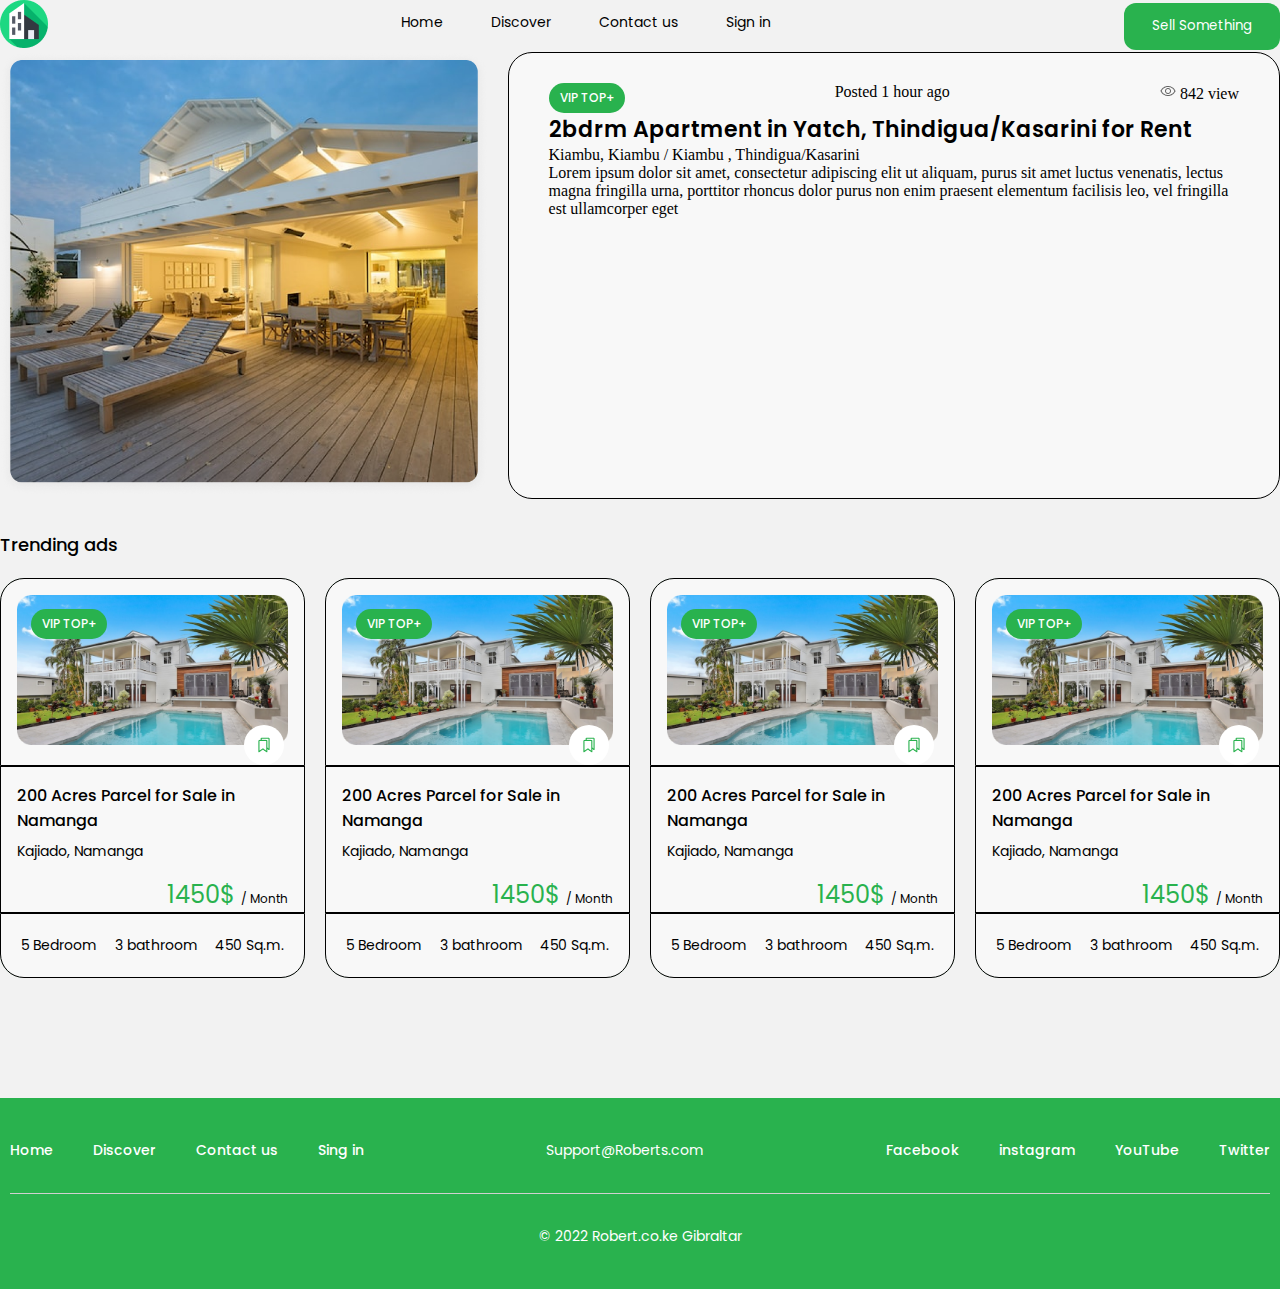
==== Home_internal.html @ a12319fc "add internal page" ====
<!DOCTYPE html>
<html lang="en">
  <head>
    <meta charset="UTF-8" />
    <meta name="viewport" content="width=device-width, initial-scale=1.0" />
    <title>Home internal</title>

    <!-- პირველი CSS ფაილის ლინკი -->
    <link rel="stylesheet" type="text/css" href="src/css/styles.css" />

    <!-- მეორე CSS ფაილის ლინკი -->
    <link rel="stylesheet" type="text/css" href="src/css/styles-2.css" />

    <!-- <link rel="stylesheet" type="text/css" href="src/fonts/style.css" /> -->

    <link rel="preconnect" href="https://fonts.googleapis.com" />
    <link rel="preconnect" href="https://fonts.gstatic.com" crossorigin />
    <link
      href="https://fonts.googleapis.com/css2?family=Poppins:ital,wght@0,100;0,200;0,300;0,400;0,500;0,600;0,700;0,800;0,900;1,100;1,200;1,300;1,400;1,500;1,600;1,700;1,800;1,900&display=swap"
      rel="stylesheet"
    />
  </head>
  <body>
    <header>
      <a href="index.html"
        ><img src="src/images/apartment (1) 1.png" alt="logo" class="Logo"
      /></a>
      <nav>
        <ul>
          <li><a href="#">Home</a></li>
          <li><a href="#">Discover</a></li>
          <li><a href="#">Contact us</a></li>
          <li><a href="#">Sign in</a></li>
        </ul>
      </nav>
      <button class="Header-button">Sell Something</button>
    </header>
    <section class="internal-section-1">
      <div class="big-photo">
        <img src="src/images/Rectangle 431 (2).png" alt="Rectangle 431 (2)" />
      </div>
      <div class="info">
        <div class="info-header">
          <div>
            <button class="internal-card-button">VIP TOP+</button>
          </div>
          <div>Posted 1 hour ago</div>
          <div>
            <img src="src/images/Frame (3).png" alt="Frame (3)" />
            842 view
          </div>
        </div>
        <h1 class="internal-title1">
          2bdrm Apartment in Yatch, Thindigua/Kasarini for Rent
        </h1>
        <p>Kiambu, Kiambu / Kiambu , Thindigua/Kasarini</p>
        <p>
          Lorem ipsum dolor sit amet, consectetur adipiscing elit ut aliquam,
          purus sit amet luctus venenatis, lectus magna fringilla urna,
          porttitor rhoncus dolor purus non enim praesent elementum facilisis
          leo, vel fringilla est ullamcorper eget
        </p>
      </div>
    </section>
    <section class="card-section">
      <h1 class="cards-title">Trending ads</h1>
      <div class="card">
        <div class="card-top">
          <img src="src/images/Rectangle 541.png" alt="Rectangle 541" />
          <div class="cardmark">
            <img src="src/images/Frame (2).png" alt="Frame (2)" />
          </div>
          <button class="card-button">VIP TOP+</button>
        </div>
        <div class="card-middle">
          <h3>200 Acres Parcel for Sale in Namanga</h3>
          <h4>Kajiado, Namanga</h4>
          <div class="card-top-paragraph">
            <p><span class="price">1450$ </span>/ Month</p>
          </div>
        </div>
        <div class="card-bottom">
          <p>5 Bedroom</p>
          <p>3 bathroom</p>
          <p>450 Sq.m.</p>
        </div>
      </div>
      <div class="card">
        <div class="card-top">
          <img src="src/images/Rectangle 541.png" alt="Rectangle 541" />
          <div class="cardmark">
            <img src="src/images/Frame (2).png" alt="Frame (2)" />
          </div>
          <button class="card-button">VIP TOP+</button>
        </div>
        <div class="card-middle">
          <h3>200 Acres Parcel for Sale in Namanga</h3>
          <h4>Kajiado, Namanga</h4>
          <div class="card-top-paragraph">
            <p><span class="price">1450$ </span>/ Month</p>
          </div>
        </div>
        <div class="card-bottom">
          <p>5 Bedroom</p>
          <p>3 bathroom</p>
          <p>450 Sq.m.</p>
        </div>
      </div>
      <div class="card">
        <div class="card-top">
          <img src="src/images/Rectangle 541.png" alt="Rectangle 541" />
          <div class="cardmark">
            <img src="src/images/Frame (2).png" alt="Frame (2)" />
          </div>
          <button class="card-button">VIP TOP+</button>
        </div>
        <div class="card-middle">
          <h3>200 Acres Parcel for Sale in Namanga</h3>
          <h4>Kajiado, Namanga</h4>
          <div class="card-top-paragraph">
            <p><span class="price">1450$ </span>/ Month</p>
          </div>
        </div>
        <div class="card-bottom">
          <p>5 Bedroom</p>
          <p>3 bathroom</p>
          <p>450 Sq.m.</p>
        </div>
      </div>
      <div class="card">
        <div class="card-top">
          <img src="src/images/Rectangle 541.png" alt="Rectangle 541" />
          <div class="cardmark">
            <img src="src/images/Frame (2).png" alt="Frame (2)" />
          </div>
          <button class="card-button">VIP TOP+</button>
        </div>
        <div class="card-middle">
          <h3>200 Acres Parcel for Sale in Namanga</h3>
          <h4>Kajiado, Namanga</h4>
          <div class="card-top-paragraph">
            <p><span class="price">1450$ </span>/ Month</p>
          </div>
        </div>
        <div class="card-bottom">
          <p>5 Bedroom</p>
          <p>3 bathroom</p>
          <p>450 Sq.m.</p>
        </div>
      </div>
    </section>
    <footer>
      <div class="footer-contact">
        <div class="footer-nav">
          <nav>
            <ul>
              <li><a href="#">Home</a></li>
              <li><a href="#">Discover</a></li>
              <li><a href="#">Contact us</a></li>
              <li><a href="#">Sing in</a></li>
            </ul>
          </nav>
        </div>
        <div class="mail">
          <a href="mailto:Support@Roberts.com">Support@Roberts.com</a>
        </div>
        <div class="footer-nav">
          <nav>
            <ul>
              <li><a href="#">Facebook</a></li>
              <li><a href="#">instagram</a></li>
              <li><a href="#">YouTube</a></li>
              <li><a href="#">Twitter</a></li>
            </ul>
          </nav>
        </div>
      </div>
      <div class="copyright">
        <p>© 2022 <a href="#">Robert.co.ke</a> Gibraltar</p>
      </div>
    </footer>
  </body>
</html>
---- src/css/styles.css ----
* {
  padding: 0;
  margin: 0;
  box-sizing: border-box;
}

a {
  text-decoration: none;
  color: black;
}

ul {
  list-style: none;
}

img {
  max-width: 100%;
}

body {
  background-color: #f2f2f2;
}

header {
  display: flex;
  justify-content: space-between;
  align-items: center;
  background-color: #f2f2f2;
  max-width: 1640px;
  width: 100%;
  margin: 0 auto;
}

.Logo {
  max-width: 48px;
}

header ul {
  display: flex;
  gap: 48px;
  font-family: "poppins";
  font-weight: 400;
  font-size: 14px;
}

header li {
  padding-bottom: 8px;
}

header li:hover {
  border-bottom: 2px solid #29b24e;
}

.Header-button {
  background-color: #29b24e;
  color: #ffffff;
  width: 156px;
  height: 47px;
  border: none;
  border-radius: 12px;
  font-family: "poppins";
}

.section-1 {
  display: flex;
  max-width: 1640px;
  width: 100%;
  margin: 0 auto;
  background-color: #f2f2f2;
  gap: 20px;
}

.sidebar {
  background-color: #f8f8f8;
  max-width: 395px;
  height: 751px;
  padding: 32px;
  border-radius: 24px;
}

form {
  max-width: 395px;
  width: 100%;
  display: flex;
  flex-direction: column;
}

input[type="checkbox"] {
  accent-color: #29b24e;
}

.Location {
  display: flex;
  flex-direction: column;
  gap: 16px;
  font-family: "poppins";
  font-weight: 500;
  font-size: 16px;
}

.Property {
  display: flex;
  flex-direction: column;
  gap: 10px;
  margin-top: 32px;
  font-family: "poppins";
  font-weight: 400;
  font-size: 14px;
}

.Property-headline {
  font-family: "poppins";
  font-weight: 500;
  font-size: 16px;
}

.Price-range {
  display: flex;
  flex-direction: column;
  gap: 10px;
  margin-top: 32px;
  font-family: "poppins";
  font-weight: 400;
  font-size: 14px;
}

.Price-range-headline {
  font-family: "poppins";
  font-weight: 500;
  font-size: 16px;
}

.Find {
  max-width: 1225px;
  width: 100%;
  margin: 0 auto;
  background-image: url(../images/Rectangle-400.png);
  display: flex;
  flex-direction: column;
  align-items: center;
}

.find-1 {
  margin: 60px 0 10px 0;
  font-family: "poppins";
  font-weight: 600;
  font-size: 48px;
}

.find-2 {
  margin: 0 0 40px 0;
  font-family: "poppins";
  font-weight: 400;
  font-size: 16px;
}

.find-3 {
  display: flex;
  float: left;
  font-family: "poppins";
  font-weight: 400;
  font-size: 14px;
}

.find-3-input {
  background-color: #f8f8f8cc;
  max-width: 276px;
  height: 48px;
  padding: 14px;
  border: none;
  border-top-left-radius: 10px;
  border-top-right-radius: 0;
  border-bottom-right-radius: 0;
  border-bottom-left-radius: 10px;
  font-family: "poppins";
  font-weight: 400;
  font-size: 14px;
}

.find-3-search {
  flex-direction: row-reverse;
  align-items: center;
}

.search-button {
  background-color: #f8f8f8cc;
  border: none;
  height: 48px;
  padding: 15px;
  border-top-left-radius: 0;
  border-top-right-radius: 10px;
  border-bottom-right-radius: 10px;
  border-bottom-left-radius: 0;
}

.card-section {
  max-width: 1640px;
  width: 100%;
  margin: 0 auto;
  display: grid;
  grid-template-columns: repeat(4, 1fr);
  gap: 20px;
}

.cards-title {
  margin-top: 32px;
  background-color: #f2f2f2;
  grid-column: 1 / span 4;
  font-family: "poppins";
  font-weight: 500;
  font-size: 18px;
}

.card {
  background-color: #cfead6;
  max-height: 424px;
  max-width: 395px;
  width: 100%;
  border-radius: 24px;
  display: flex;
  flex-direction: column;
  justify-content: top;
}

.card-top {
  border: 1px solid black;
  background-color: #f8f8f8;
  padding: 16px;
  border-top-left-radius: 24px;
  border-top-right-radius: 24px;
  position: relative;
}

.card-button {
  background-color: #29b24e;
  color: #ffffff;
  width: 76px;
  height: 30px;
  border-radius: 15px;
  border: none;
  font-family: "poppins";
  font-weight: 500;
  font-size: 12px;
  position: absolute;
  top: 30px;
  /* right: auto;
  bottom: auto; */
  left: 30px;

  /* transform: translate(-351px, 12px); */
}

.cardmark {
  background-color: #ffffff;
  width: 40px;
  height: 40px;
  border-radius: 20px;
  display: flex;
  align-items: center;
  justify-content: center;
  position: absolute;
  /* top: 150px; */
  right: 20px;
  bottom: 0;
  /* left: 30px; */
  /* transform: translate(319px, -20px); */
}

.card-middle {
  border: 1px solid black;
  background-color: #f8f8f8;
  padding: 0 16px;
}

h3 {
  margin: 16px 0 8px 0;
  font-family: "poppins";
  font-weight: 500;
  font-size: 16px;
}

h4 {
  margin-bottom: 15px;
  font-family: "poppins";
  font-weight: 400;
  font-size: 14px;
}

.card-top-paragraph {
  display: flex;
  justify-content: end;
  font-family: "poppins";
  font-weight: 400;
  font-size: 12px;
}

.price {
  color: #29b24e;
  font-family: "poppins";
  font-weight: 400;
  font-size: 24px;
}

.card-bottom {
  border: 1px solid black;
  background-color: #f8f8f8;
  display: flex;
  justify-content: space-between;
  border-bottom-right-radius: 24px;
  border-bottom-left-radius: 24px;
  padding: 21px 20px;
  font-family: "poppins";
  font-weight: 400;
  font-size: 14px;
}

footer {
  background-color: #29b24e;
  display: flex;
  flex-direction: column;
  max-width: 1640px;
  width: 100%;
  margin: 120px auto 0 auto;
  padding: 10px;
}

.footer-contact {
  padding: 32px 0;
  display: flex;
  justify-content: space-between;
  border-bottom: 1px solid #d0d0d0;
}

.footer-nav ul {
  display: flex;
  gap: 40px;
  font-family: "poppins";
  font-weight: 500;
  font-size: 14px;
}

.mail a {
  color: #ffffff;
  font-family: "poppins";
  font-weight: 400;
  font-size: 14px;
}

.footer-nav a {
  color: #ffffff;
}

.copyright {
  color: #ffffff;
  padding: 32px 0;
  display: flex;
  justify-content: center;
  font-family: "poppins";
  font-weight: 400;
  font-size: 14px;
}

.copyright a {
  color: #ffffff;
}
---- src/css/styles-2.css ----
* {
  padding: 0;
  margin: 0;
  box-sizing: border-box;
}

a {
  text-decoration: none;
  color: black;
}

ul {
  list-style: none;
}

img {
  max-width: 100%;
}

body {
  background-color: #f2f2f2;
}

.internal-section-1 {
  max-width: 1640px;
  width: 100%;
  margin: 0 auto;
  display: flex;
  background-color: #f2f2f2;
  gap: 20px;
}

.info {
  border: 1px solid black;
  border-radius: 24px;
  background-color: #f8f8f8;
  max-width: 786px;
  width: 100%;
  margin: 0 auto;
  padding: 30px 40px 28px 40px;
  display: flex;
  flex-direction: column;
}

.info-header {
  max-width: 786px;
  width: 100%;
  margin: 0 auto;

  display: flex;
  justify-content: space-between;
}

.internal-card-button {
  background-color: #29b24e;
  color: #ffffff;
  width: 76px;
  height: 30px;
  border-radius: 15px;
  border: none;
  font-family: "poppins";
  font-weight: 500;
  font-size: 12px;
}

.internal-title1 {
  font-family: "poppins";
  font-weight: 600;
  font-size: 22px;
}
---- src/fonts/style.css ----
/* #### Generated By: http://font.download #### */

@font-face {
  font-family: "Poppins Regular";
  font-style: normal;
  font-weight: normal;
  src: local("Poppins Regular"), url("Poppins-Regular.woff") format("woff");
}

@font-face {
  font-family: "Poppins Italic";
  font-style: normal;
  font-weight: normal;
  src: local("Poppins Italic"), url("Poppins-Italic.woff") format("woff");
}

@font-face {
  font-family: "Poppins Thin";
  font-style: normal;
  font-weight: normal;
  src: local("Poppins Thin"), url("Poppins-Thin.woff") format("woff");
}

@font-face {
  font-family: "Poppins Thin Italic";
  font-style: normal;
  font-weight: normal;
  src: local("Poppins Thin Italic"),
    url("Poppins-ThinItalic.woff") format("woff");
}

@font-face {
  font-family: "Poppins ExtraLight";
  font-style: normal;
  font-weight: normal;
  src: local("Poppins ExtraLight"),
    url("Poppins-ExtraLight.woff") format("woff");
}

@font-face {
  font-family: "Poppins ExtraLight Italic";
  font-style: normal;
  font-weight: normal;
  src: local("Poppins ExtraLight Italic"),
    url("Poppins-ExtraLightItalic.woff") format("woff");
}

@font-face {
  font-family: "Poppins Light";
  font-style: normal;
  font-weight: normal;
  src: local("Poppins Light"), url("Poppins-Light.woff") format("woff");
}

@font-face {
  font-family: "Poppins Light Italic";
  font-style: normal;
  font-weight: normal;
  src: local("Poppins Light Italic"),
    url("Poppins-LightItalic.woff") format("woff");
}

@font-face {
  font-family: "Poppins Medium";
  font-style: normal;
  font-weight: normal;
  src: local("Poppins Medium"), url("Poppins-Medium.woff") format("woff");
}

@font-face {
  font-family: "Poppins Medium Italic";
  font-style: normal;
  font-weight: normal;
  src: local("Poppins Medium Italic"),
    url("Poppins-MediumItalic.woff") format("woff");
}

@font-face {
  font-family: "Poppins SemiBold";
  font-style: normal;
  font-weight: normal;
  src: local("Poppins SemiBold"), url("Poppins-SemiBold.woff") format("woff");
}

@font-face {
  font-family: "Poppins SemiBold Italic";
  font-style: normal;
  font-weight: normal;
  src: local("Poppins SemiBold Italic"),
    url("Poppins-SemiBoldItalic.woff") format("woff");
}

@font-face {
  font-family: "Poppins Bold";
  font-style: normal;
  font-weight: normal;
  src: local("Poppins Bold"), url("Poppins-Bold.woff") format("woff");
}

@font-face {
  font-family: "Poppins Bold Italic";
  font-style: normal;
  font-weight: normal;
  src: local("Poppins Bold Italic"),
    url("Poppins-BoldItalic.woff") format("woff");
}

@font-face {
  font-family: "Poppins ExtraBold";
  font-style: normal;
  font-weight: normal;
  src: local("Poppins ExtraBold"), url("Poppins-ExtraBold.woff") format("woff");
}

@font-face {
  font-family: "Poppins ExtraBold Italic";
  font-style: normal;
  font-weight: normal;
  src: local("Poppins ExtraBold Italic"),
    url("Poppins-ExtraBoldItalic.woff") format("woff");
}

@font-face {
  font-family: "Poppins Black";
  font-style: normal;
  font-weight: normal;
  src: local("Poppins Black"), url("Poppins-Black.woff") format("woff");
}

@font-face {
  font-family: "Poppins Black Italic";
  font-style: normal;
  font-weight: normal;
  src: local("Poppins Black Italic"),
    url("Poppins-BlackItalic.woff") format("woff");
}
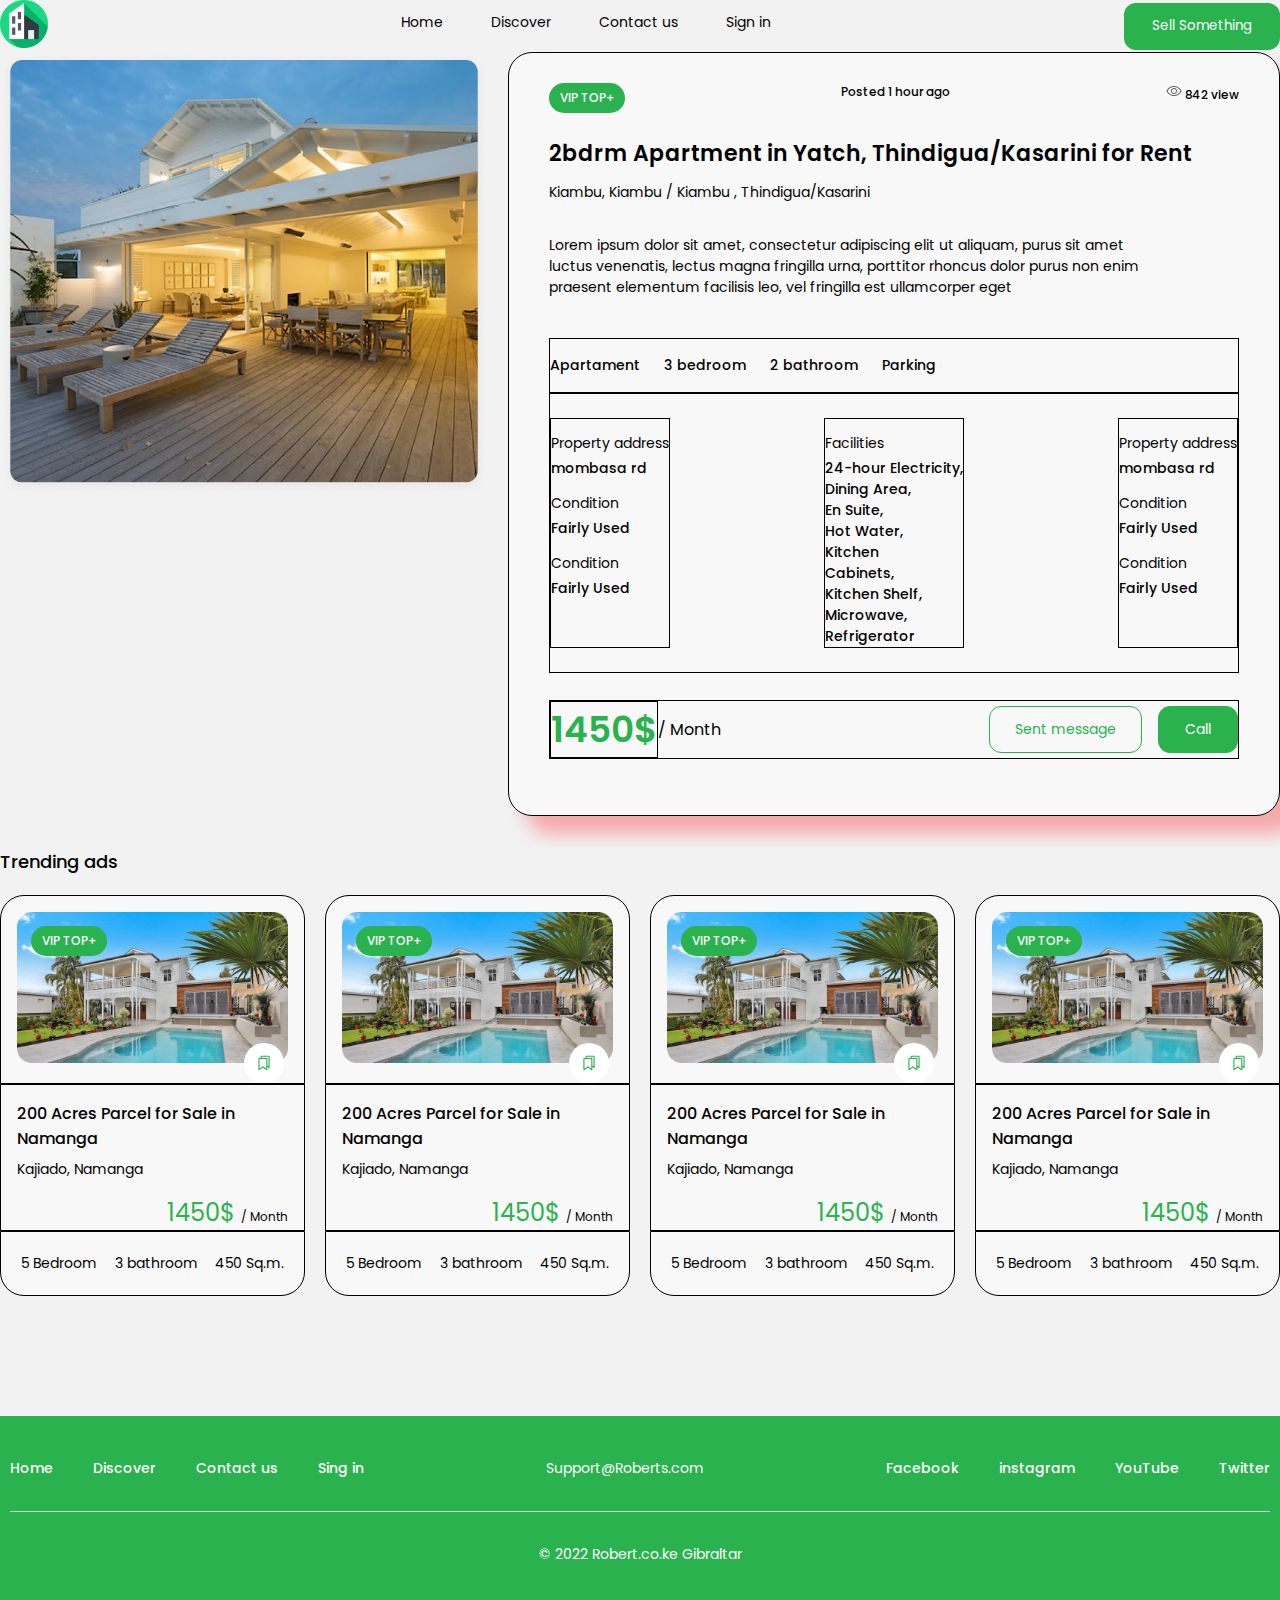
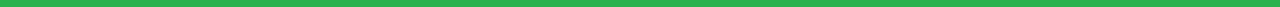
==== commit 04740713: "add html for internal page" ====
--- a/Home_internal.html
+++ b/Home_internal.html
@@ -44,8 +44,8 @@
           <div>
             <button class="internal-card-button">VIP TOP+</button>
           </div>
-          <div>Posted 1 hour ago</div>
-          <div>
+          <div class="posted">Posted 1 hour ago</div>
+          <div class="posted">
             <img src="src/images/Frame (3).png" alt="Frame (3)" />
             842 view
           </div>
@@ -53,13 +53,60 @@
         <h1 class="internal-title1">
           2bdrm Apartment in Yatch, Thindigua/Kasarini for Rent
         </h1>
-        <p>Kiambu, Kiambu / Kiambu , Thindigua/Kasarini</p>
-        <p>
+        <p class="internal-paragraph-1">
+          Kiambu, Kiambu / Kiambu , Thindigua/Kasarini
+        </p>
+        <p class="internal-paragraph-2">
           Lorem ipsum dolor sit amet, consectetur adipiscing elit ut aliquam,
           purus sit amet luctus venenatis, lectus magna fringilla urna,
           porttitor rhoncus dolor purus non enim praesent elementum facilisis
           leo, vel fringilla est ullamcorper eget
         </p>
+        <div class="lite-describe">
+          <p class="lite-describe-paragraph">Apartament</p>
+          <p class="lite-describe-paragraph">3 bedroom</p>
+          <p class="lite-describe-paragraph">2 bathroom</p>
+          <p class="lite-describe-paragraph">Parking</p>
+        </div>
+        <div class="describe">
+          <div class="describe-1">
+            <h5>Property address</h5>
+            <p>mombasa rd</p>
+            <h5>Condition</h5>
+            <p>Fairly Used</p>
+            <h5>Condition</h5>
+            <p>Fairly Used</p>
+          </div>
+          <div class="describe-1">
+            <h5>Facilities</h5>
+            <p>24-hour Electricity,</p>
+            <p>Dining Area,</p>
+            <p>En Suite,</p>
+            <p>Hot Water,</p>
+            <p>Kitchen</p>
+            <p>Cabinets,</p>
+            <p>Kitchen Shelf,</p>
+            <p>Microwave,</p>
+            <p>Refrigerator</p>
+          </div>
+          <div class="describe-1">
+            <h5>Property address</h5>
+            <p>mombasa rd</p>
+            <h5>Condition</h5>
+            <p>Fairly Used</p>
+            <h5>Condition</h5>
+            <p>Fairly Used</p>
+          </div>
+        </div>
+        <div class="price-section">
+          <div>
+            <p><span class="price-internal">1450$ </span>/ Month</p>
+          </div>
+          <div class="contact-buttons">
+            <button class="contact-button-1">Sent message</button>
+            <button class="contact-button-2">Call</button>
+          </div>
+        </div>
       </div>
     </section>
     <section class="card-section">
@@ -76,6 +123,27 @@
           <h3>200 Acres Parcel for Sale in Namanga</h3>
           <h4>Kajiado, Namanga</h4>
           <div class="card-top-paragraph">
+            <p><span class="price-card">1450$ </span>/ Month</p>
+          </div>
+        </div>
+        <div class="card-bottom">
+          <p>5 Bedroom</p>
+          <p>3 bathroom</p>
+          <p>450 Sq.m.</p>
+        </div>
+      </div>
+      <div class="card">
+        <div class="card-top">
+          <img src="src/images/Rectangle 541.png" alt="Rectangle 541" />
+          <div class="cardmark">
+            <img src="src/images/Frame (2).png" alt="Frame (2)" />
+          </div>
+          <button class="card-button">VIP TOP+</button>
+        </div>
+        <div class="card-middle">
+          <h3>200 Acres Parcel for Sale in Namanga</h3>
+          <h4>Kajiado, Namanga</h4>
+          <div class="card-top-paragraph">
             <p><span class="price">1450$ </span>/ Month</p>
           </div>
         </div>
@@ -97,49 +165,28 @@
           <h3>200 Acres Parcel for Sale in Namanga</h3>
           <h4>Kajiado, Namanga</h4>
           <div class="card-top-paragraph">
-            <p><span class="price">1450$ </span>/ Month</p>
-          </div>
-        </div>
-        <div class="card-bottom">
-          <p>5 Bedroom</p>
-          <p>3 bathroom</p>
-          <p>450 Sq.m.</p>
-        </div>
-      </div>
-      <div class="card">
-        <div class="card-top">
-          <img src="src/images/Rectangle 541.png" alt="Rectangle 541" />
-          <div class="cardmark">
-            <img src="src/images/Frame (2).png" alt="Frame (2)" />
-          </div>
-          <button class="card-button">VIP TOP+</button>
-        </div>
-        <div class="card-middle">
-          <h3>200 Acres Parcel for Sale in Namanga</h3>
-          <h4>Kajiado, Namanga</h4>
-          <div class="card-top-paragraph">
-            <p><span class="price">1450$ </span>/ Month</p>
-          </div>
-        </div>
-        <div class="card-bottom">
-          <p>5 Bedroom</p>
-          <p>3 bathroom</p>
-          <p>450 Sq.m.</p>
-        </div>
-      </div>
-      <div class="card">
-        <div class="card-top">
-          <img src="src/images/Rectangle 541.png" alt="Rectangle 541" />
-          <div class="cardmark">
-            <img src="src/images/Frame (2).png" alt="Frame (2)" />
-          </div>
-          <button class="card-button">VIP TOP+</button>
-        </div>
-        <div class="card-middle">
-          <h3>200 Acres Parcel for Sale in Namanga</h3>
-          <h4>Kajiado, Namanga</h4>
-          <div class="card-top-paragraph">
-            <p><span class="price">1450$ </span>/ Month</p>
+            <p><span class="price-card">1450$ </span>/ Month</p>
+          </div>
+        </div>
+        <div class="card-bottom">
+          <p>5 Bedroom</p>
+          <p>3 bathroom</p>
+          <p>450 Sq.m.</p>
+        </div>
+      </div>
+      <div class="card">
+        <div class="card-top">
+          <img src="src/images/Rectangle 541.png" alt="Rectangle 541" />
+          <div class="cardmark">
+            <img src="src/images/Frame (2).png" alt="Frame (2)" />
+          </div>
+          <button class="card-button">VIP TOP+</button>
+        </div>
+        <div class="card-middle">
+          <h3>200 Acres Parcel for Sale in Namanga</h3>
+          <h4>Kajiado, Namanga</h4>
+          <div class="card-top-paragraph">
+            <p><span class="price-card">1450$ </span>/ Month</p>
           </div>
         </div>
         <div class="card-bottom">
--- a/src/css/styles-2.css
+++ b/src/css/styles-2.css
@@ -31,6 +31,7 @@
 }
 
 .info {
+  box-shadow: 18px 18px 18px #ff00004d;
   border: 1px solid black;
   border-radius: 24px;
   background-color: #f8f8f8;
@@ -40,6 +41,12 @@
   padding: 30px 40px 28px 40px;
   display: flex;
   flex-direction: column;
+}
+
+.posted {
+  font-family: "poppins";
+  font-weight: 500;
+  font-size: 12px;
 }
 
 .info-header {
@@ -67,4 +74,129 @@
   font-family: "poppins";
   font-weight: 600;
   font-size: 22px;
-}
+  margin: 24px 0 12px 0;
+}
+
+.internal-paragraph-1 {
+  font-family: "poppins";
+  font-weight: 400;
+  font-size: 14px;
+  margin: 0 0 32px 0;
+}
+
+.internal-paragraph-2 {
+  font-family: "poppins";
+  font-weight: 400;
+  font-size: 14px;
+  margin: 0 0 40px 0;
+  max-width: 611px;
+}
+
+.lite-describe {
+  border: 1px solid black;
+  padding: 16px 0;
+  display: flex;
+  gap: 24px;
+}
+
+.lite-describe-paragraph {
+  font-family: "poppins";
+  font-weight: 500;
+  font-size: 14px;
+  padding: 16px auto;
+}
+
+.describe {
+  border: 1px solid black;
+  max-width: 706px;
+  width: 100%;
+  margin: 0 auto;
+  display: flex;
+  justify-content: space-between;
+  /* gap: 30px; */
+  padding: 24px 0;
+}
+
+.describe-1 {
+  border: 1px solid black;
+  max-width: 200px;
+}
+
+h5 {
+  font-family: "poppins";
+  font-weight: 400;
+  font-size: 14px;
+  margin: 14px 0 4px 0;
+}
+
+.describe-1 p {
+  font-family: "poppins";
+  font-weight: 500;
+  font-size: 14px;
+}
+
+.price-section {
+  border: 1px solid black;
+
+  margin: 27px 0 28px 0;
+  display: flex;
+  justify-content: space-between;
+  align-items: center;
+}
+
+.price-section p {
+  display: flex;
+  /* justify-content: space-between; */
+  align-items: center;
+  font-family: "poppins";
+  font-weight: 400;
+  font-size: 16px;
+}
+
+.price-internal {
+  border: 1px solid black;
+  color: #29b24e;
+  font-family: "poppins";
+  font-weight: 600;
+  font-size: 36px;
+}
+
+.price-card {
+  color: #29b24e;
+  font-family: "poppins";
+  font-weight: 400;
+  font-size: 24px;
+}
+
+.contact-buttons {
+  display: flex;
+  justify-content: end;
+  font-family: "poppins";
+  font-weight: 400;
+  font-size: 12px;
+  gap: 16px;
+}
+
+.contact-button-1 {
+  background-color: #f8f8f8;
+  color: #29b24e;
+  width: 153px;
+  height: 47px;
+  border: 1px solid #29b24e;
+  border-radius: 12px;
+  font-family: "poppins";
+  font-weight: 400;
+  font-size: 14px;
+}
+
+.contact-button-2 {
+  background-color: #29b24e;
+  color: #ffffff;
+  width: 80px;
+  height: 47px;
+  border: 1px solid #29b24e;
+  border-radius: 12px;
+  font-family: "poppins";
+  font-weight: 400;
+  font-size: 14px;
+}
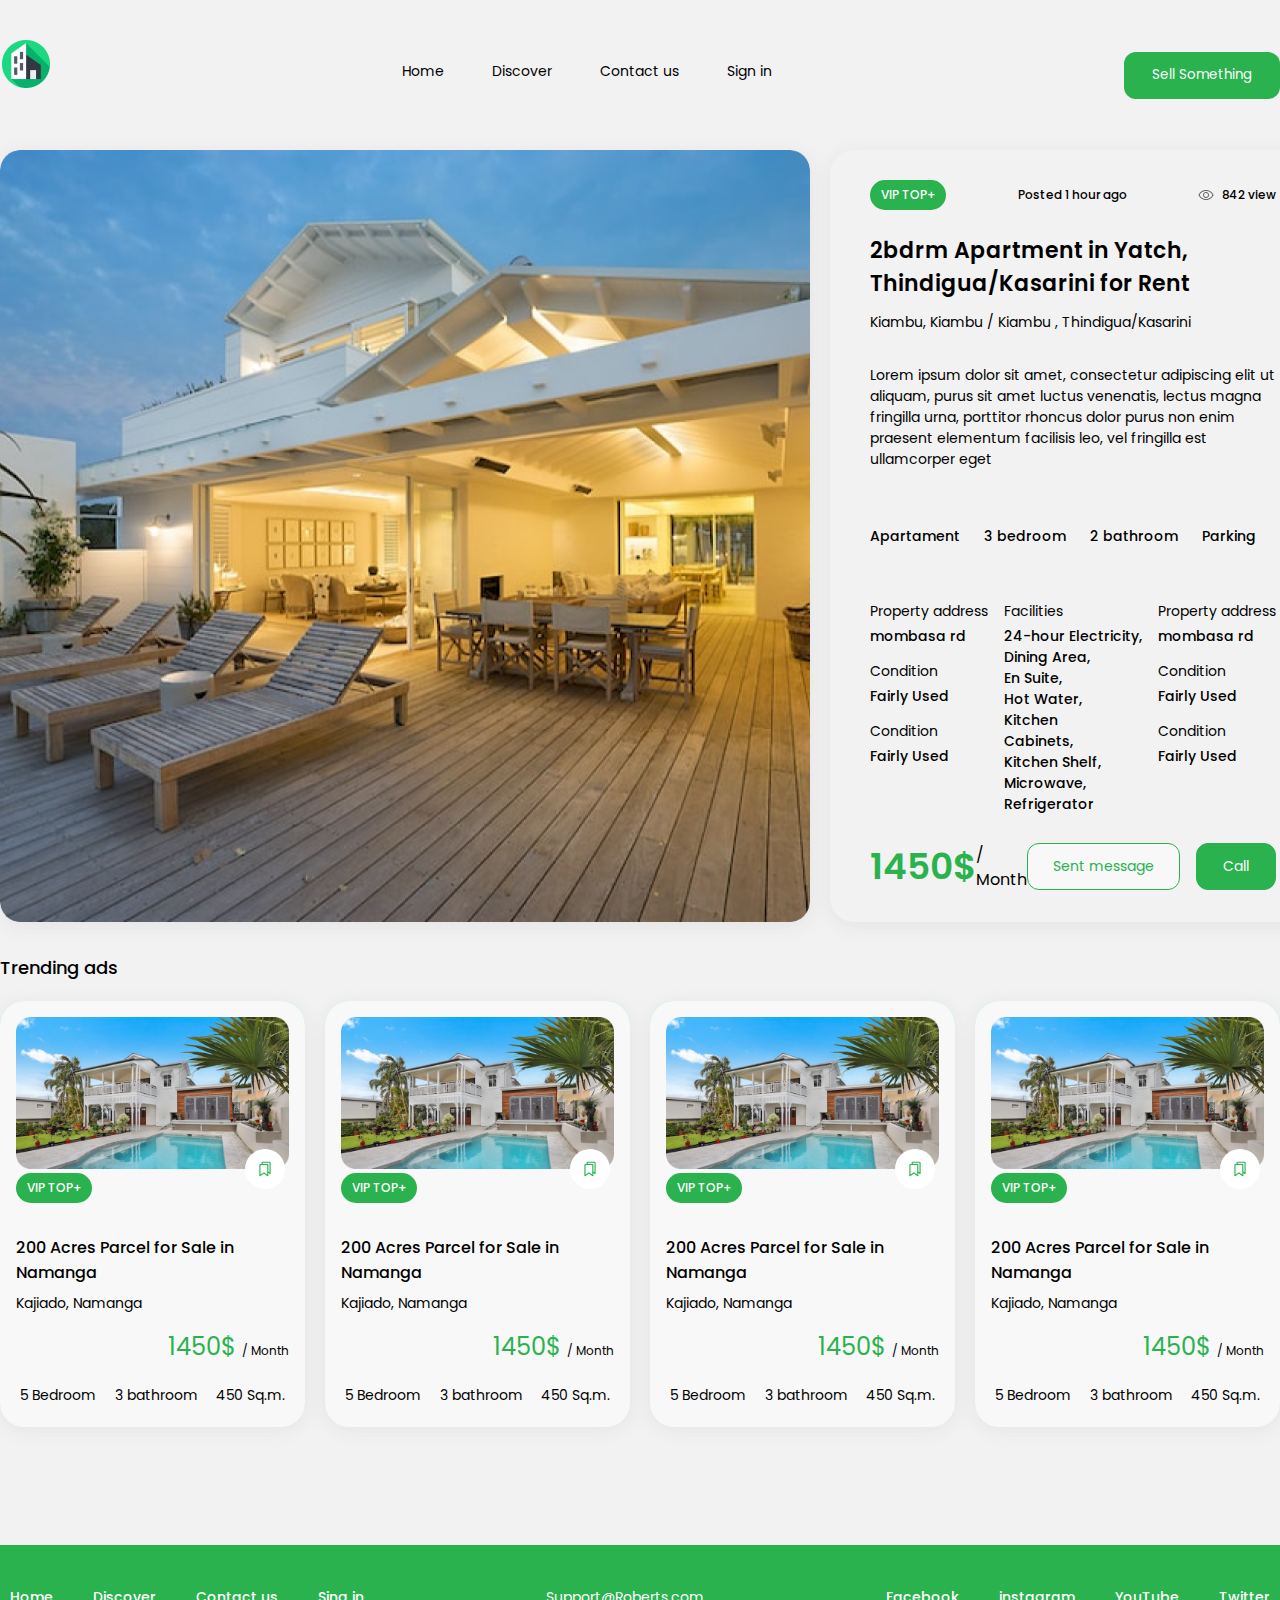
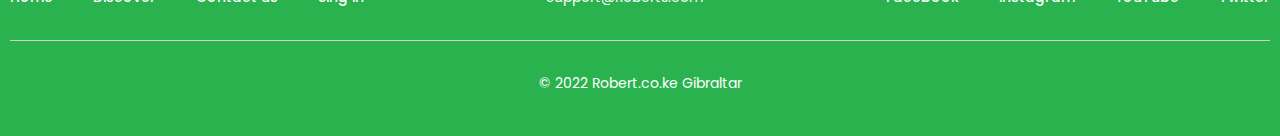
==== commit 57ad4c8a: "add shadows to elements" ====
--- a/Home_internal.html
+++ b/Home_internal.html
@@ -6,7 +6,7 @@
     <title>Home internal</title>
 
     <!-- პირველი CSS ფაილის ლინკი -->
-    <link rel="stylesheet" type="text/css" href="src/css/styles.css" />
+    <!-- <link rel="stylesheet" type="text/css" href="src/css/styles.css" /> -->
 
     <!-- მეორე CSS ფაილის ლინკი -->
     <link rel="stylesheet" type="text/css" href="src/css/styles-2.css" />
@@ -36,13 +36,16 @@
       <button class="Header-button">Sell Something</button>
     </header>
     <section class="internal-section-1">
-      <div class="big-photo">
-        <img src="src/images/Rectangle 431 (2).png" alt="Rectangle 431 (2)" />
-      </div>
+      <img
+        src="src/images/Rectangle 431 (2).png"
+        alt="Rectangle 431 (2)"
+        class="big-photo"
+      />
+
       <div class="info">
         <div class="info-header">
           <div>
-            <button class="internal-card-button">VIP TOP+</button>
+            <button class="info-button-internal">VIP TOP+</button>
           </div>
           <div class="posted">Posted 1 hour ago</div>
           <div class="posted">
@@ -109,87 +112,87 @@
         </div>
       </div>
     </section>
-    <section class="card-section">
-      <h1 class="cards-title">Trending ads</h1>
-      <div class="card">
-        <div class="card-top">
-          <img src="src/images/Rectangle 541.png" alt="Rectangle 541" />
-          <div class="cardmark">
-            <img src="src/images/Frame (2).png" alt="Frame (2)" />
-          </div>
-          <button class="card-button">VIP TOP+</button>
-        </div>
-        <div class="card-middle">
-          <h3>200 Acres Parcel for Sale in Namanga</h3>
-          <h4>Kajiado, Namanga</h4>
-          <div class="card-top-paragraph">
-            <p><span class="price-card">1450$ </span>/ Month</p>
-          </div>
-        </div>
-        <div class="card-bottom">
-          <p>5 Bedroom</p>
-          <p>3 bathroom</p>
-          <p>450 Sq.m.</p>
-        </div>
-      </div>
-      <div class="card">
-        <div class="card-top">
-          <img src="src/images/Rectangle 541.png" alt="Rectangle 541" />
-          <div class="cardmark">
-            <img src="src/images/Frame (2).png" alt="Frame (2)" />
-          </div>
-          <button class="card-button">VIP TOP+</button>
-        </div>
-        <div class="card-middle">
-          <h3>200 Acres Parcel for Sale in Namanga</h3>
-          <h4>Kajiado, Namanga</h4>
-          <div class="card-top-paragraph">
-            <p><span class="price">1450$ </span>/ Month</p>
-          </div>
-        </div>
-        <div class="card-bottom">
-          <p>5 Bedroom</p>
-          <p>3 bathroom</p>
-          <p>450 Sq.m.</p>
-        </div>
-      </div>
-      <div class="card">
-        <div class="card-top">
-          <img src="src/images/Rectangle 541.png" alt="Rectangle 541" />
-          <div class="cardmark">
-            <img src="src/images/Frame (2).png" alt="Frame (2)" />
-          </div>
-          <button class="card-button">VIP TOP+</button>
-        </div>
-        <div class="card-middle">
-          <h3>200 Acres Parcel for Sale in Namanga</h3>
-          <h4>Kajiado, Namanga</h4>
-          <div class="card-top-paragraph">
-            <p><span class="price-card">1450$ </span>/ Month</p>
-          </div>
-        </div>
-        <div class="card-bottom">
-          <p>5 Bedroom</p>
-          <p>3 bathroom</p>
-          <p>450 Sq.m.</p>
-        </div>
-      </div>
-      <div class="card">
-        <div class="card-top">
-          <img src="src/images/Rectangle 541.png" alt="Rectangle 541" />
-          <div class="cardmark">
-            <img src="src/images/Frame (2).png" alt="Frame (2)" />
-          </div>
-          <button class="card-button">VIP TOP+</button>
-        </div>
-        <div class="card-middle">
-          <h3>200 Acres Parcel for Sale in Namanga</h3>
-          <h4>Kajiado, Namanga</h4>
-          <div class="card-top-paragraph">
-            <p><span class="price-card">1450$ </span>/ Month</p>
-          </div>
-        </div>
-        <div class="card-bottom">
+    <section class="card-section-internal">
+      <h1 class="cards-title-internal">Trending ads</h1>
+      <div class="card-internal">
+        <div class="card-top-internal">
+          <img src="src/images/Rectangle 541.png" alt="Rectangle 541" />
+          <div class="cardmark-internal">
+            <img src="src/images/Frame (2).png" alt="Frame (2)" />
+          </div>
+          <button class="card-button-internal">VIP TOP+</button>
+        </div>
+        <div class="card-middle-internal">
+          <h3>200 Acres Parcel for Sale in Namanga</h3>
+          <h4>Kajiado, Namanga</h4>
+          <div class="card-top-paragraph-internal">
+            <p><span class="price-card-internal">1450$ </span>/ Month</p>
+          </div>
+        </div>
+        <div class="card-bottom-internal">
+          <p>5 Bedroom</p>
+          <p>3 bathroom</p>
+          <p>450 Sq.m.</p>
+        </div>
+      </div>
+      <div class="card-internal">
+        <div class="card-top-internal">
+          <img src="src/images/Rectangle 541.png" alt="Rectangle 541" />
+          <div class="cardmark-internal">
+            <img src="src/images/Frame (2).png" alt="Frame (2)" />
+          </div>
+          <button class="card-button-internal">VIP TOP+</button>
+        </div>
+        <div class="card-middle-internal">
+          <h3>200 Acres Parcel for Sale in Namanga</h3>
+          <h4>Kajiado, Namanga</h4>
+          <div class="card-top-paragraph-internal">
+            <p><span class="price-card-internal">1450$ </span>/ Month</p>
+          </div>
+        </div>
+        <div class="card-bottom-internal">
+          <p>5 Bedroom</p>
+          <p>3 bathroom</p>
+          <p>450 Sq.m.</p>
+        </div>
+      </div>
+      <div class="card-internal">
+        <div class="card-top-internal">
+          <img src="src/images/Rectangle 541.png" alt="Rectangle 541" />
+          <div class="cardmark-internal">
+            <img src="src/images/Frame (2).png" alt="Frame (2)" />
+          </div>
+          <button class="card-button-internal">VIP TOP+</button>
+        </div>
+        <div class="card-middle-internal">
+          <h3>200 Acres Parcel for Sale in Namanga</h3>
+          <h4>Kajiado, Namanga</h4>
+          <div class="card-top-paragraph-internal">
+            <p><span class="price-card-internal">1450$ </span>/ Month</p>
+          </div>
+        </div>
+        <div class="card-bottom-internal">
+          <p>5 Bedroom</p>
+          <p>3 bathroom</p>
+          <p>450 Sq.m.</p>
+        </div>
+      </div>
+      <div class="card-internal">
+        <div class="card-top-internal">
+          <img src="src/images/Rectangle 541.png" alt="Rectangle 541" />
+          <div class="cardmark-internal">
+            <img src="src/images/Frame (2).png" alt="Frame (2)" />
+          </div>
+          <button class="card-button-internal">VIP TOP+</button>
+        </div>
+        <div class="card-middle-internal">
+          <h3>200 Acres Parcel for Sale in Namanga</h3>
+          <h4>Kajiado, Namanga</h4>
+          <div class="card-top-paragraph-internal">
+            <p><span class="price-card-internal">1450$ </span>/ Month</p>
+          </div>
+        </div>
+        <div class="card-bottom-internal">
           <p>5 Bedroom</p>
           <p>3 bathroom</p>
           <p>450 Sq.m.</p>
--- a/src/css/styles.css
+++ b/src/css/styles.css
@@ -32,6 +32,7 @@
 }
 
 .Logo {
+  margin: 40px 0 58px 2px;
   max-width: 48px;
 }
 
@@ -76,6 +77,7 @@
   height: 751px;
   padding: 32px;
   border-radius: 24px;
+  box-shadow: 0px 4px 25px rgba(194, 194, 194, 0.31);
 }
 
 form {
@@ -220,10 +222,11 @@
   display: flex;
   flex-direction: column;
   justify-content: top;
+  box-shadow: 0px 4px 18px rgba(194, 194, 194, 0.3);
 }
 
 .card-top {
-  border: 1px solid black;
+  /* border: 1px solid black; */
   background-color: #f8f8f8;
   padding: 16px;
   border-top-left-radius: 24px;
@@ -243,11 +246,7 @@
   font-size: 12px;
   position: absolute;
   top: 30px;
-  /* right: auto;
-  bottom: auto; */
   left: 30px;
-
-  /* transform: translate(-351px, 12px); */
 }
 
 .cardmark {
@@ -267,7 +266,7 @@
 }
 
 .card-middle {
-  border: 1px solid black;
+  /* border: 1px solid black; */
   background-color: #f8f8f8;
   padding: 0 16px;
 }
@@ -302,7 +301,7 @@
 }
 
 .card-bottom {
-  border: 1px solid black;
+  /* border: 1px solid black; */
   background-color: #f8f8f8;
   display: flex;
   justify-content: space-between;
--- a/src/css/styles-2.css
+++ b/src/css/styles-2.css
@@ -21,6 +21,47 @@
   background-color: #f2f2f2;
 }
 
+header {
+  display: flex;
+  justify-content: space-between;
+  align-items: center;
+  background-color: #f2f2f2;
+  max-width: 1640px;
+  width: 100%;
+  margin: 0 auto;
+}
+
+.Logo {
+  margin: 40px 0 58px 2px;
+  max-width: 48px;
+}
+
+header ul {
+  display: flex;
+  gap: 48px;
+  font-family: "poppins";
+  font-weight: 400;
+  font-size: 14px;
+}
+
+header li {
+  padding-bottom: 8px;
+}
+
+header li:hover {
+  border-bottom: 2px solid #29b24e;
+}
+
+.Header-button {
+  background-color: #29b24e;
+  color: #ffffff;
+  width: 156px;
+  height: 47px;
+  border: none;
+  border-radius: 12px;
+  font-family: "poppins";
+}
+
 .internal-section-1 {
   max-width: 1640px;
   width: 100%;
@@ -29,21 +70,42 @@
   background-color: #f2f2f2;
   gap: 20px;
 }
+.big-photo {
+  max-width: 810px;
+  width: 100%;
+
+  box-shadow: 0px 4px 18px rgba(194, 194, 194, 0.3);
+  border-radius: 20px;
+}
 
 .info {
-  box-shadow: 18px 18px 18px #ff00004d;
-  border: 1px solid black;
+  /* box-shadow: 18px 18px 18px #ff00004d; */
+  /* border: 1px solid black; */
+  /* border-radius: 24px; */
+  /* background-color: #f8f8f8; */
+  max-width: 786px;
+  width: 100%;
+  margin: 0 auto;
+  padding: 30px 40px 28px 40px;
+  display: flex;
+  flex-direction: column;
+  /* Rectangle 597 */
+
+  /* position: absolute;
+width: 786px;
+height: 732px;
+left: 994px;
+top: 146px; */
+
+  /* background: #f8f8f8; */
+  box-shadow: 0px 4px 18px rgba(194, 194, 194, 0.3);
   border-radius: 24px;
-  background-color: #f8f8f8;
-  max-width: 786px;
-  width: 100%;
-  margin: 0 auto;
-  padding: 30px 40px 28px 40px;
-  display: flex;
-  flex-direction: column;
 }
 
 .posted {
+  gap: 8px;
+  display: flex;
+  align-items: center;
   font-family: "poppins";
   font-weight: 500;
   font-size: 12px;
@@ -58,7 +120,7 @@
   justify-content: space-between;
 }
 
-.internal-card-button {
+.info-button-internal {
   background-color: #29b24e;
   color: #ffffff;
   width: 76px;
@@ -93,7 +155,7 @@
 }
 
 .lite-describe {
-  border: 1px solid black;
+  /* border: 1px solid black; */
   padding: 16px 0;
   display: flex;
   gap: 24px;
@@ -107,7 +169,7 @@
 }
 
 .describe {
-  border: 1px solid black;
+  /* border: 1px solid black; */
   max-width: 706px;
   width: 100%;
   margin: 0 auto;
@@ -118,7 +180,7 @@
 }
 
 .describe-1 {
-  border: 1px solid black;
+  /* border: 1px solid black; */
   max-width: 200px;
 }
 
@@ -136,9 +198,9 @@
 }
 
 .price-section {
-  border: 1px solid black;
-
-  margin: 27px 0 28px 0;
+  /* border: 1px solid black; */
+
+  /* margin: 27px 0 28px 0; */
   display: flex;
   justify-content: space-between;
   align-items: center;
@@ -154,18 +216,11 @@
 }
 
 .price-internal {
-  border: 1px solid black;
+  /* border: 1px solid black; */
   color: #29b24e;
   font-family: "poppins";
   font-weight: 600;
   font-size: 36px;
-}
-
-.price-card {
-  color: #29b24e;
-  font-family: "poppins";
-  font-weight: 400;
-  font-size: 24px;
 }
 
 .contact-buttons {
@@ -200,3 +255,168 @@
   font-weight: 400;
   font-size: 14px;
 }
+
+.cards-title-internal {
+  margin-top: 32px;
+  background-color: #f2f2f2;
+  grid-column: 1 / span 4;
+  font-family: "poppins";
+  font-weight: 500;
+  font-size: 18px;
+}
+
+.card-internal {
+  background-color: aquamarine;
+  max-height: 424px;
+  max-width: 395px;
+  width: 100%;
+  border-radius: 24px;
+  display: flex;
+  flex-direction: column;
+  justify-content: top;
+  box-shadow: 0px 4px 18px rgba(194, 194, 194, 0.3);
+}
+
+.card-section-internal {
+  max-width: 1640px;
+  width: 100%;
+  margin: 0 auto;
+  display: grid;
+  grid-template-columns: repeat(4, 1fr);
+  gap: 20px;
+}
+
+.card-top-internal {
+  /* border: 1px solid black; */
+  background-color: #f8f8f8;
+  padding: 16px;
+  border-top-left-radius: 24px;
+  border-top-right-radius: 24px;
+  position: relative;
+}
+
+.card-button-internal {
+  background-color: #29b24e;
+  color: #ffffff;
+  width: 76px;
+  height: 30px;
+  border-radius: 15px;
+  border: none;
+  font-family: "poppins";
+  font-weight: 500;
+  font-size: 12px;
+}
+
+.cardmark-internal {
+  background-color: #ffffff;
+  width: 40px;
+  height: 40px;
+  border-radius: 20px;
+  display: flex;
+  align-items: center;
+  justify-content: center;
+  position: absolute;
+  /* top: 150px; */
+  right: 20px;
+  bottom: 30px;
+  /* left: 30px; */
+  /* transform: translate(319px, -20px); */
+}
+
+.card-middle-internal {
+  /* border: 1px solid black; */
+  background-color: #f8f8f8;
+  padding: 0 16px;
+}
+
+h3 {
+  margin: 16px 0 8px 0;
+  font-family: "poppins";
+  font-weight: 500;
+  font-size: 16px;
+}
+
+h4 {
+  margin-bottom: 15px;
+  font-family: "poppins";
+  font-weight: 400;
+  font-size: 14px;
+}
+
+.card-top-paragraph-internal {
+  display: flex;
+  justify-content: end;
+  font-family: "poppins";
+  font-weight: 400;
+  font-size: 12px;
+}
+
+.price-card-internal {
+  color: #29b24e;
+  font-family: "poppins";
+  font-weight: 400;
+  font-size: 24px;
+}
+
+.card-bottom-internal {
+  /* border: 1px solid black; */
+  background-color: #f8f8f8;
+  display: flex;
+  justify-content: space-between;
+  border-bottom-right-radius: 24px;
+  border-bottom-left-radius: 24px;
+  padding: 21px 20px;
+  font-family: "poppins";
+  font-weight: 400;
+  font-size: 14px;
+}
+
+footer {
+  background-color: #29b24e;
+  display: flex;
+  flex-direction: column;
+  max-width: 1640px;
+  width: 100%;
+  margin: 120px auto 0 auto;
+  padding: 10px;
+}
+
+.footer-contact {
+  padding: 32px 0;
+  display: flex;
+  justify-content: space-between;
+  border-bottom: 1px solid #d0d0d0;
+}
+
+.footer-nav ul {
+  display: flex;
+  gap: 40px;
+  font-family: "poppins";
+  font-weight: 500;
+  font-size: 14px;
+}
+
+.mail a {
+  color: #ffffff;
+  font-family: "poppins";
+  font-weight: 400;
+  font-size: 14px;
+}
+
+.footer-nav a {
+  color: #ffffff;
+}
+
+.copyright {
+  color: #ffffff;
+  padding: 32px 0;
+  display: flex;
+  justify-content: center;
+  font-family: "poppins";
+  font-weight: 400;
+  font-size: 14px;
+}
+
+.copyright a {
+  color: #ffffff;
+}
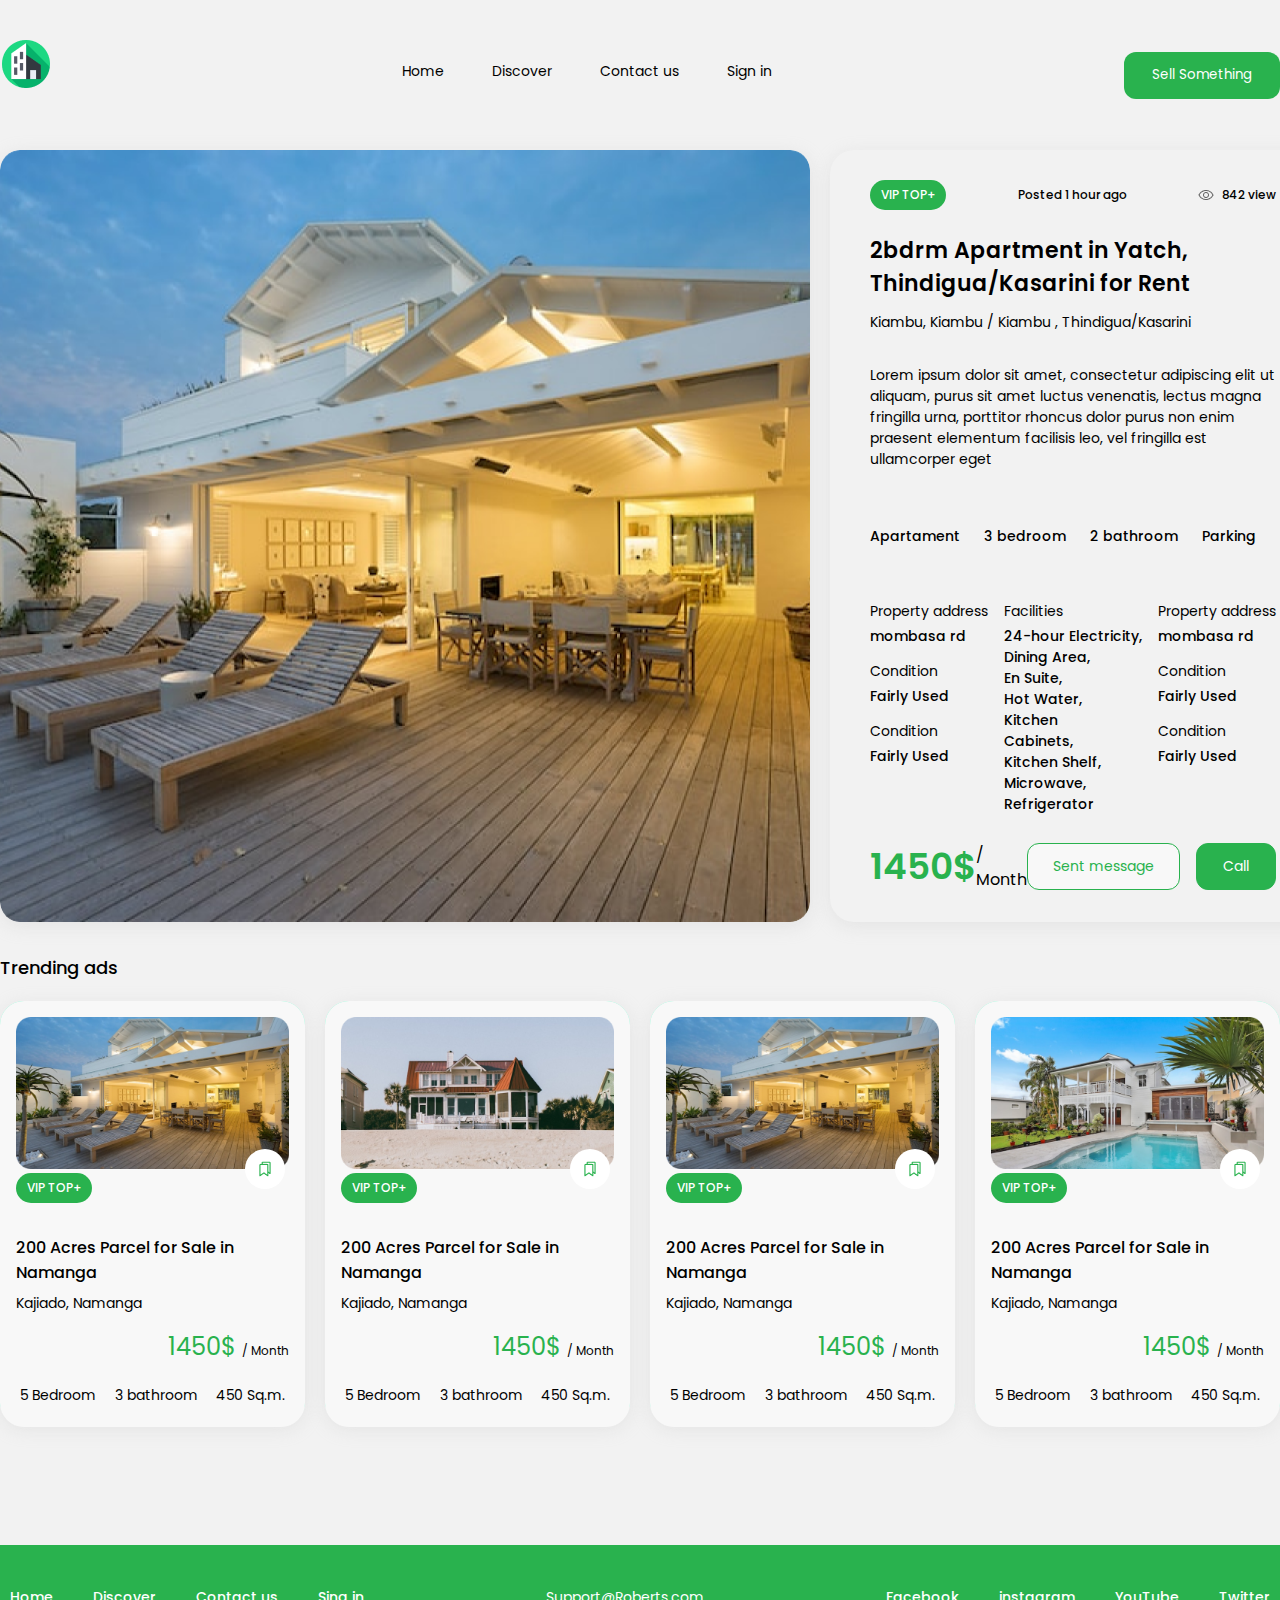
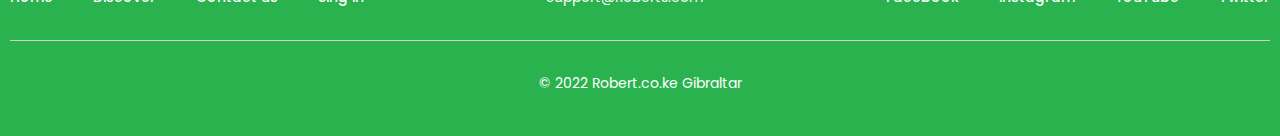
==== commit a603282e: "add styles" ====
--- a/Home_internal.html
+++ b/Home_internal.html
@@ -114,119 +114,129 @@
     </section>
     <section class="card-section-internal">
       <h1 class="cards-title-internal">Trending ads</h1>
-      <div class="card-internal">
-        <div class="card-top-internal">
-          <img src="src/images/Rectangle 541.png" alt="Rectangle 541" />
-          <div class="cardmark-internal">
-            <img src="src/images/Frame (2).png" alt="Frame (2)" />
-          </div>
-          <button class="card-button-internal">VIP TOP+</button>
-        </div>
-        <div class="card-middle-internal">
-          <h3>200 Acres Parcel for Sale in Namanga</h3>
-          <h4>Kajiado, Namanga</h4>
-          <div class="card-top-paragraph-internal">
-            <p><span class="price-card-internal">1450$ </span>/ Month</p>
-          </div>
-        </div>
-        <div class="card-bottom-internal">
-          <p>5 Bedroom</p>
-          <p>3 bathroom</p>
-          <p>450 Sq.m.</p>
-        </div>
-      </div>
-      <div class="card-internal">
-        <div class="card-top-internal">
-          <img src="src/images/Rectangle 541.png" alt="Rectangle 541" />
-          <div class="cardmark-internal">
-            <img src="src/images/Frame (2).png" alt="Frame (2)" />
-          </div>
-          <button class="card-button-internal">VIP TOP+</button>
-        </div>
-        <div class="card-middle-internal">
-          <h3>200 Acres Parcel for Sale in Namanga</h3>
-          <h4>Kajiado, Namanga</h4>
-          <div class="card-top-paragraph-internal">
-            <p><span class="price-card-internal">1450$ </span>/ Month</p>
-          </div>
-        </div>
-        <div class="card-bottom-internal">
-          <p>5 Bedroom</p>
-          <p>3 bathroom</p>
-          <p>450 Sq.m.</p>
-        </div>
-      </div>
-      <div class="card-internal">
-        <div class="card-top-internal">
-          <img src="src/images/Rectangle 541.png" alt="Rectangle 541" />
-          <div class="cardmark-internal">
-            <img src="src/images/Frame (2).png" alt="Frame (2)" />
-          </div>
-          <button class="card-button-internal">VIP TOP+</button>
-        </div>
-        <div class="card-middle-internal">
-          <h3>200 Acres Parcel for Sale in Namanga</h3>
-          <h4>Kajiado, Namanga</h4>
-          <div class="card-top-paragraph-internal">
-            <p><span class="price-card-internal">1450$ </span>/ Month</p>
-          </div>
-        </div>
-        <div class="card-bottom-internal">
-          <p>5 Bedroom</p>
-          <p>3 bathroom</p>
-          <p>450 Sq.m.</p>
-        </div>
-      </div>
-      <div class="card-internal">
-        <div class="card-top-internal">
-          <img src="src/images/Rectangle 541.png" alt="Rectangle 541" />
-          <div class="cardmark-internal">
-            <img src="src/images/Frame (2).png" alt="Frame (2)" />
-          </div>
-          <button class="card-button-internal">VIP TOP+</button>
-        </div>
-        <div class="card-middle-internal">
-          <h3>200 Acres Parcel for Sale in Namanga</h3>
-          <h4>Kajiado, Namanga</h4>
-          <div class="card-top-paragraph-internal">
-            <p><span class="price-card-internal">1450$ </span>/ Month</p>
-          </div>
-        </div>
-        <div class="card-bottom-internal">
-          <p>5 Bedroom</p>
-          <p>3 bathroom</p>
-          <p>450 Sq.m.</p>
-        </div>
-      </div>
+      <a href="#" class="a-hover-internal">
+        <div class="card-internal">
+          <div class="card-top-internal">
+            <img src="src/images/Rectangle 561.png" alt="Rectangle 561" />
+            <div class="cardmark-internal">
+              <img src="src/images/Frame (2).png" alt="Frame (2)" />
+            </div>
+            <button class="card-button-internal">VIP TOP+</button>
+          </div>
+          <div class="card-middle-internal">
+            <h3>200 Acres Parcel for Sale in Namanga</h3>
+            <h4>Kajiado, Namanga</h4>
+            <div class="card-top-paragraph-internal">
+              <p><span class="price-card-internal">1450$ </span>/ Month</p>
+            </div>
+          </div>
+          <div class="card-bottom-internal">
+            <p>5 Bedroom</p>
+            <p>3 bathroom</p>
+            <p>450 Sq.m.</p>
+          </div>
+        </div>
+      </a>
+      <a href="#" class="a-hover-internal">
+        <div class="card-internal">
+          <div class="card-top-internal">
+            <img src="src/images/Rectangle 553.png" alt="Rectangle 553" />
+            <div class="cardmark-internal">
+              <img src="src/images/Frame (2).png" alt="Frame (2)" />
+            </div>
+            <button class="card-button-internal">VIP TOP+</button>
+          </div>
+          <div class="card-middle-internal">
+            <h3>200 Acres Parcel for Sale in Namanga</h3>
+            <h4>Kajiado, Namanga</h4>
+            <div class="card-top-paragraph-internal">
+              <p><span class="price-card-internal">1450$ </span>/ Month</p>
+            </div>
+          </div>
+          <div class="card-bottom-internal">
+            <p>5 Bedroom</p>
+            <p>3 bathroom</p>
+            <p>450 Sq.m.</p>
+          </div>
+        </div>
+      </a>
+      <a href="#" class="a-hover-internal">
+        <div class="card-internal">
+          <div class="card-top-internal">
+            <img src="src/images/Rectangle 551.png" alt="Rectangle 551" />
+            <div class="cardmark-internal">
+              <img src="src/images/Frame (2).png" alt="Frame (2)" />
+            </div>
+            <button class="card-button-internal">VIP TOP+</button>
+          </div>
+          <div class="card-middle-internal">
+            <h3>200 Acres Parcel for Sale in Namanga</h3>
+            <h4>Kajiado, Namanga</h4>
+            <div class="card-top-paragraph-internal">
+              <p><span class="price-card-internal">1450$ </span>/ Month</p>
+            </div>
+          </div>
+          <div class="card-bottom-internal">
+            <p>5 Bedroom</p>
+            <p>3 bathroom</p>
+            <p>450 Sq.m.</p>
+          </div>
+        </div>
+      </a>
+      <a href="#" class="a-hover-internal">
+        <div class="card-internal">
+          <div class="card-top-internal">
+            <img src="src/images/Rectangle 552.png" alt="Rectangle 552" />
+            <div class="cardmark-internal">
+              <img src="src/images/Frame (2).png" alt="Frame (2)" />
+            </div>
+            <button class="card-button-internal">VIP TOP+</button>
+          </div>
+          <div class="card-middle-internal">
+            <h3>200 Acres Parcel for Sale in Namanga</h3>
+            <h4>Kajiado, Namanga</h4>
+            <div class="card-top-paragraph-internal">
+              <p><span class="price-card-internal">1450$ </span>/ Month</p>
+            </div>
+          </div>
+          <div class="card-bottom-internal">
+            <p>5 Bedroom</p>
+            <p>3 bathroom</p>
+            <p>450 Sq.m.</p>
+          </div>
+        </div>
+      </a>
     </section>
     <footer>
-      <div class="footer-contact">
-        <div class="footer-nav">
-          <nav>
-            <ul>
-              <li><a href="#">Home</a></li>
-              <li><a href="#">Discover</a></li>
-              <li><a href="#">Contact us</a></li>
-              <li><a href="#">Sing in</a></li>
-            </ul>
-          </nav>
-        </div>
-        <div class="mail">
-          <a href="mailto:Support@Roberts.com">Support@Roberts.com</a>
-        </div>
-        <div class="footer-nav">
-          <nav>
-            <ul>
-              <li><a href="#">Facebook</a></li>
-              <li><a href="#">instagram</a></li>
-              <li><a href="#">YouTube</a></li>
-              <li><a href="#">Twitter</a></li>
-            </ul>
-          </nav>
-        </div>
-      </div>
-      <div class="copyright">
-        <p>© 2022 <a href="#">Robert.co.ke</a> Gibraltar</p>
+      <div class="footer-container">
+        <div class="footer-contact">
+          <div class="footer-nav">
+            <nav>
+              <ul>
+                <li><a href="#">Home</a></li>
+                <li><a href="#">Discover</a></li>
+                <li><a href="#">Contact us</a></li>
+                <li><a href="#">Sing in</a></li>
+              </ul>
+            </nav>
+          </div>
+          <div class="mail">
+            <a href="mailto:Support@Roberts.com">Support@Roberts.com</a>
+          </div>
+          <div class="footer-nav">
+            <nav>
+              <ul>
+                <li><a href="#">Facebook</a></li>
+                <li><a href="#">instagram</a></li>
+                <li><a href="#">YouTube</a></li>
+                <li><a href="#">Twitter</a></li>
+              </ul>
+            </nav>
+          </div>
+        </div>
+        <div class="copyright">
+          <p>© 2022 <a href="#">Robert.co.ke</a> Gibraltar</p>
+        </div>
       </div>
     </footer>
   </body>
--- a/src/css/styles.css
+++ b/src/css/styles.css
@@ -74,7 +74,8 @@
 .sidebar {
   background-color: #f8f8f8;
   max-width: 395px;
-  height: 751px;
+  max-height: 751px;
+  overflow: auto;
   padding: 32px;
   border-radius: 24px;
   box-shadow: 0px 4px 25px rgba(194, 194, 194, 0.31);
@@ -89,6 +90,19 @@
 
 input[type="checkbox"] {
   accent-color: #29b24e;
+  appearance: none;
+  width: 15px;
+  height: 15px;
+  border: 2px solid #29b24e;
+  border-radius: 3px;
+  cursor: pointer;
+}
+
+input[type="checkbox"]:checked {
+  background-color: #29b24e;
+  content: url(../images/Frame-4.png);
+  width: 14px;
+  height: 14px;
 }
 
 .Location {
@@ -213,6 +227,11 @@
   font-size: 18px;
 }
 
+.a-hover:hover {
+  /* border: 2px solid #29b24e; */
+  opacity: 0.5;
+}
+
 .card {
   background-color: #cfead6;
   max-height: 424px;
@@ -317,9 +336,21 @@
   background-color: #29b24e;
   display: flex;
   flex-direction: column;
+  max-width: 1920px;
+  width: 100%;
+  margin: 0 auto;
+  border-radius: 25px;
+  margin: 120px auto 0 auto;
+  /* padding: 10px; */
+}
+
+.footer-container {
+  background-color: #29b24e;
+  display: flex;
+  flex-direction: column;
   max-width: 1640px;
   width: 100%;
-  margin: 120px auto 0 auto;
+  margin: 0 auto;
   padding: 10px;
 }
 
--- a/src/css/styles-2.css
+++ b/src/css/styles-2.css
@@ -263,6 +263,11 @@
   font-family: "poppins";
   font-weight: 500;
   font-size: 18px;
+}
+
+.a-hover-internal:hover {
+  /* border: 2px solid #29b24e; */
+  opacity: 0.5;
 }
 
 .card-internal {
@@ -375,9 +380,21 @@
   background-color: #29b24e;
   display: flex;
   flex-direction: column;
+  max-width: 1920px;
+  width: 100%;
+  margin: 0 auto;
+  border-radius: 25px;
+  margin: 120px auto 0 auto;
+  /* padding: 10px; */
+}
+
+.footer-container {
+  background-color: #29b24e;
+  display: flex;
+  flex-direction: column;
   max-width: 1640px;
   width: 100%;
-  margin: 120px auto 0 auto;
+  margin: 0 auto;
   padding: 10px;
 }
 
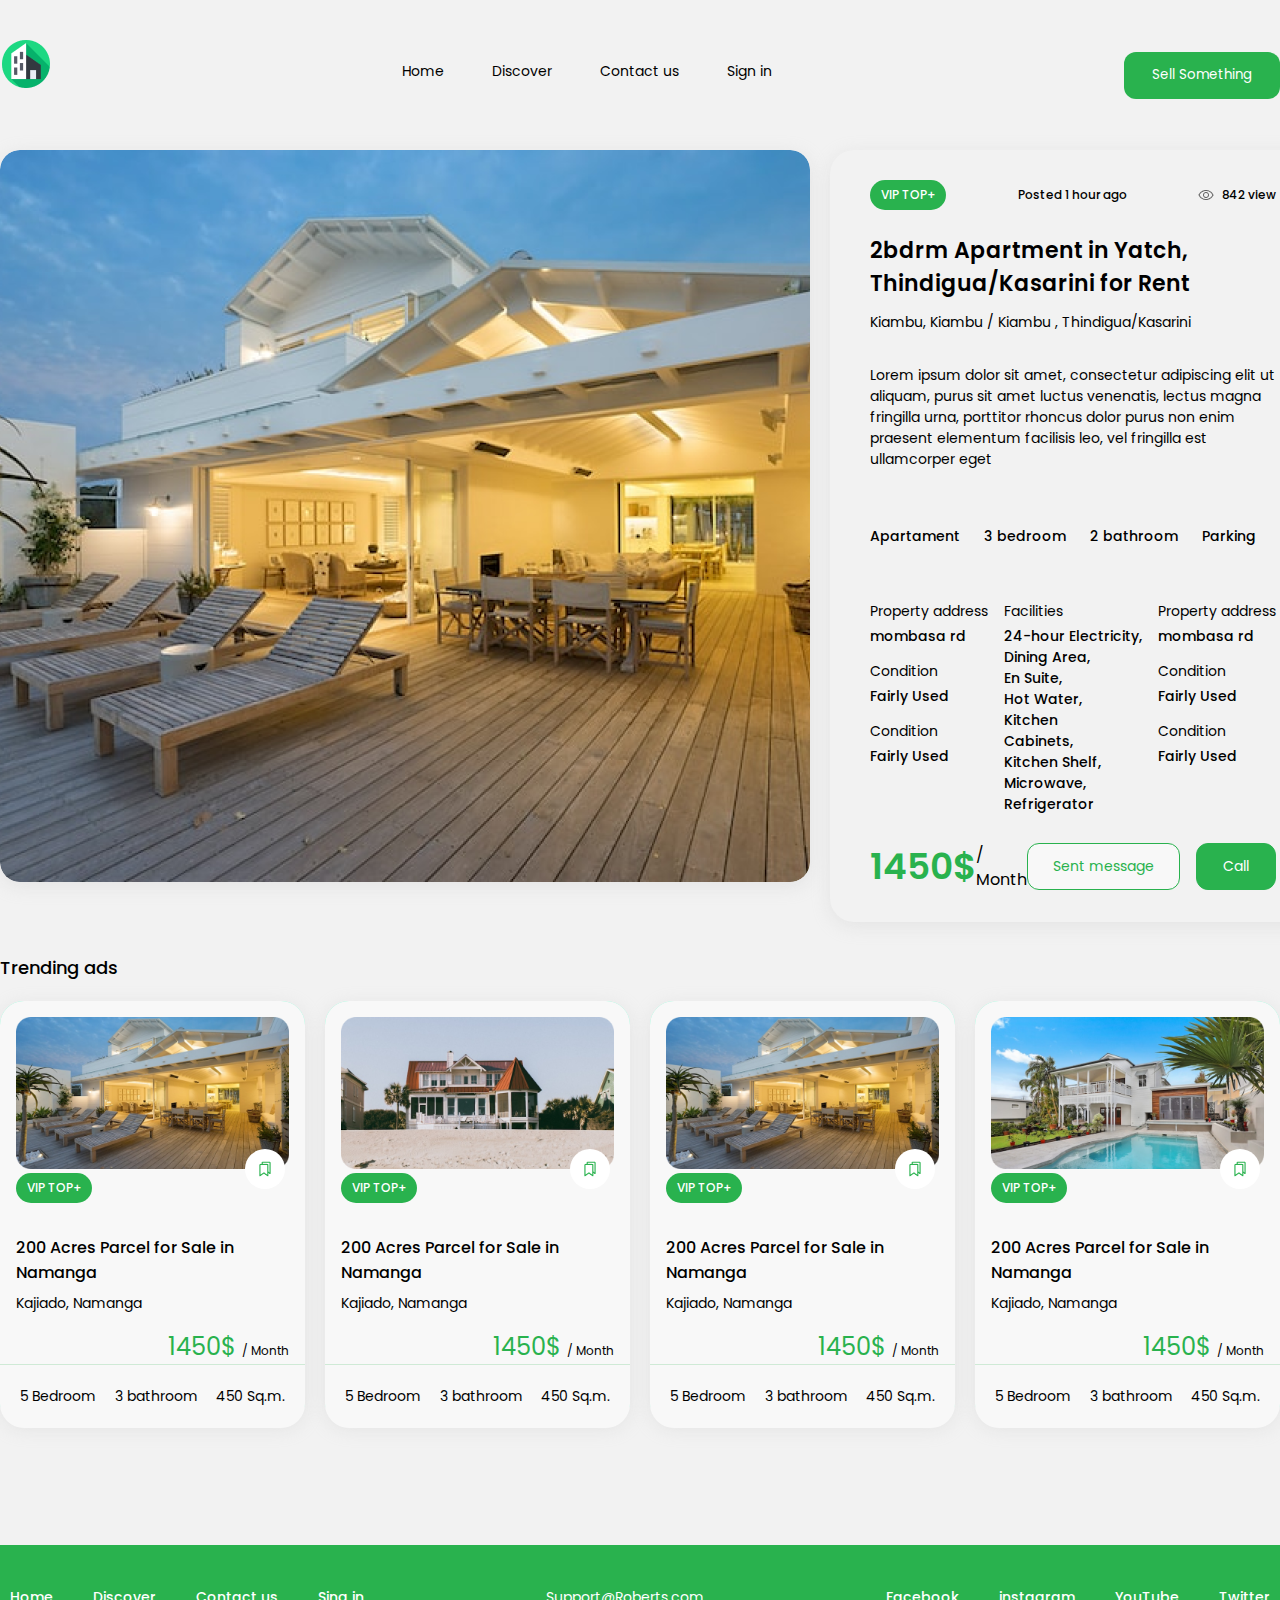
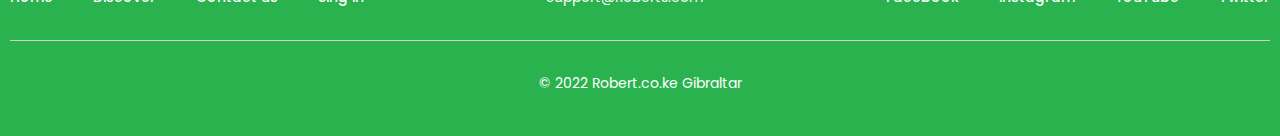
==== commit b09b80ef: "add mobile to internal" ====
--- a/Home_internal.html
+++ b/Home_internal.html
@@ -73,32 +73,50 @@
         </div>
         <div class="describe">
           <div class="describe-1">
-            <h5>Property address</h5>
-            <p>mombasa rd</p>
-            <h5>Condition</h5>
-            <p>Fairly Used</p>
-            <h5>Condition</h5>
-            <p>Fairly Used</p>
+            <div>
+              <h5>Property address</h5>
+              <p>mombasa rd</p>
+            </div>
+            <div>
+              <h5>Condition</h5>
+              <p>Fairly Used</p>
+            </div>
+            <div>
+              <h5>Condition</h5>
+              <p>Fairly Used</p>
+            </div>
           </div>
           <div class="describe-1">
-            <h5>Facilities</h5>
-            <p>24-hour Electricity,</p>
-            <p>Dining Area,</p>
-            <p>En Suite,</p>
-            <p>Hot Water,</p>
-            <p>Kitchen</p>
-            <p>Cabinets,</p>
-            <p>Kitchen Shelf,</p>
-            <p>Microwave,</p>
-            <p>Refrigerator</p>
+            <div>
+              <div>
+                <h5>Facilities</h5>
+              </div>
+              <div class="describe-1-facilities">
+                <p>24-hour Electricity,</p>
+                <p>Dining Area,</p>
+                <p>En Suite,</p>
+                <p>Hot Water,</p>
+                <p>Kitchen</p>
+                <p>Cabinets,</p>
+                <p>Kitchen Shelf,</p>
+                <p>Microwave,</p>
+                <p>Refrigerator</p>
+              </div>
+            </div>
           </div>
           <div class="describe-1">
-            <h5>Property address</h5>
-            <p>mombasa rd</p>
-            <h5>Condition</h5>
-            <p>Fairly Used</p>
-            <h5>Condition</h5>
-            <p>Fairly Used</p>
+            <div>
+              <h5>Property address</h5>
+              <p>mombasa rd</p>
+            </div>
+            <div>
+              <h5>Condition</h5>
+              <p>Fairly Used</p>
+            </div>
+            <div>
+              <h5>Condition</h5>
+              <p>Fairly Used</p>
+            </div>
           </div>
         </div>
         <div class="price-section">
@@ -115,7 +133,7 @@
     <section class="card-section-internal">
       <h1 class="cards-title-internal">Trending ads</h1>
       <a href="#" class="a-hover-internal">
-        <div class="card-internal">
+        <div class="card-internal for-mobile">
           <div class="card-top-internal">
             <img src="src/images/Rectangle 561.png" alt="Rectangle 561" />
             <div class="cardmark-internal">
@@ -239,5 +257,35 @@
         </div>
       </div>
     </footer>
+    <div class="mobile-panel">
+      <a href="#">
+        <div class="mopan">
+          <img src="src/images/Home.png" alt="Home" />Home
+        </div>
+      </a>
+      <a href="#">
+        <div class="mopan">
+          <img src="src/images/Discover.png" alt="Discover" />Discover
+        </div>
+      </a>
+      <a href="#">
+        <div class="sell-box">
+          <div class="mopan-plus">
+            <img src="src/images/Sell.png" alt="Sell" />
+          </div>
+          Sell
+        </div>
+      </a>
+      <a href="#">
+        <div class="mopan">
+          <img src="src/images/Message.png" alt="Message" />Message
+        </div>
+      </a>
+      <a href="#">
+        <div class="mopan">
+          <img src="src/images/Profile.png" alt="Profile" />Profile
+        </div>
+      </a>
+    </div>
   </body>
 </html>
--- a/src/css/styles.css
+++ b/src/css/styles.css
@@ -112,6 +112,10 @@
   font-family: "poppins";
   font-weight: 500;
   font-size: 16px;
+}
+
+select {
+  padding: 13px 0 14px 18px;
 }
 
 .Property {
@@ -209,6 +213,15 @@
   border-bottom-left-radius: 0;
 }
 
+.search-button-2 {
+  display: none;
+  border-radius: 22px;
+  background-color: #f8f8f8cc;
+  border: none;
+  height: 48px;
+  padding: 15px;
+}
+
 .card-section {
   max-width: 1640px;
   width: 100%;
@@ -320,10 +333,10 @@
 }
 
 .card-bottom {
-  /* border: 1px solid black; */
   background-color: #f8f8f8;
   display: flex;
   justify-content: space-between;
+  border-top: 1px solid #cfead6;
   border-bottom-right-radius: 24px;
   border-bottom-left-radius: 24px;
   padding: 21px 20px;
@@ -393,3 +406,157 @@
 .copyright a {
   color: #ffffff;
 }
+
+.mobile-panel {
+  background-color: #ffffff;
+  max-width: 375px;
+  width: 100%;
+  height: 72px;
+  margin: 84px auto 0px auto;
+  display: none;
+  align-items: center;
+  justify-content: space-between;
+  padding: 0 20px 0 20px;
+  box-shadow: 0px 1px 3px rgba(0, 0, 0, 0.25);
+  border-radius: 24px 24px 0px 0px;
+  font-family: "poppins";
+  font-weight: 500;
+  font-size: 11px;
+}
+
+.mopan {
+  display: flex;
+  flex-direction: column;
+  align-items: center;
+  gap: 4px;
+}
+
+.mopan img {
+  width: 24px;
+}
+
+.sell-box {
+  display: flex;
+  flex-direction: column;
+  align-items: center;
+  gap: 4px;
+  margin-top: -16px;
+}
+
+.mopan-plus {
+  background-color: #29b24e;
+  width: 56px;
+  height: 56px;
+  border-radius: 12px;
+  display: flex;
+  align-items: center;
+  justify-content: center;
+}
+
+@media (max-width: 1024px) {
+  header {
+    max-width: 375px;
+    width: 100%;
+    margin: 0 auto;
+  }
+
+  .Logo {
+    margin: 38px 0 28px 20px;
+  }
+
+  header nav,
+  .Header-button {
+    display: none;
+  }
+
+  .section-1 {
+    flex-direction: column-reverse;
+  }
+
+  .Find {
+    max-width: 335px;
+    height: 435px;
+    background-image: url(../images/Rectangle-400-2.png);
+    background-size: 335px 435px;
+    background-repeat: no-repeat;
+  }
+  .find-1 {
+    max-width: 241px;
+    display: flex;
+    /* margin: 60px 0 10px 0; */
+    font-family: "poppins";
+    font-weight: 600;
+    font-size: 24px;
+    text-align-last: center;
+  }
+
+  .find-2 {
+    /* margin: 0 0 40px 0; */
+    font-family: "poppins";
+    font-weight: 400;
+    font-size: 14px;
+  }
+
+  .find-3 input {
+    display: none;
+  }
+
+  .search-button-2 {
+    display: flex;
+    border-radius: 22px;
+    margin-right: 22px;
+  }
+
+  .section-1 {
+    display: flex;
+    max-width: 375px;
+    width: 100%;
+    margin: 0 auto;
+    background-color: #f2f2f2;
+    gap: 20px;
+  }
+
+  .card-section {
+    max-width: 375px;
+    width: 100%;
+    margin: 0 auto;
+    display: flex;
+    flex-direction: column;
+    gap: 20px;
+  }
+
+  .card {
+    max-width: 335px;
+    width: 100%;
+    margin: 0 auto;
+  }
+
+  footer {
+    background-color: #29b24e;
+    display: flex;
+    flex-direction: column;
+    max-width: 375px;
+    width: 100%;
+    margin: 0 auto;
+    border-radius: 24px;
+    margin: 50px auto 0 auto;
+    padding: 10px;
+  }
+
+  .footer-nav ul {
+    display: flex;
+    flex-direction: column;
+    gap: 22px;
+  }
+
+  .mail {
+    display: none;
+  }
+
+  .copyright {
+    padding: 40px 0;
+  }
+  .mobile-panel {
+    display: flex;
+  }
+}
--- a/src/css/styles-2.css
+++ b/src/css/styles-2.css
@@ -70,9 +70,11 @@
   background-color: #f2f2f2;
   gap: 20px;
 }
+
 .big-photo {
   max-width: 810px;
   width: 100%;
+  height: 100%;
 
   box-shadow: 0px 4px 18px rgba(194, 194, 194, 0.3);
   border-radius: 20px;
@@ -364,10 +366,10 @@
 }
 
 .card-bottom-internal {
-  /* border: 1px solid black; */
   background-color: #f8f8f8;
   display: flex;
   justify-content: space-between;
+  border-top: 1px solid #cfead6;
   border-bottom-right-radius: 24px;
   border-bottom-left-radius: 24px;
   padding: 21px 20px;
@@ -437,3 +439,253 @@
 .copyright a {
   color: #ffffff;
 }
+
+.mobile-panel {
+  background-color: #ffffff;
+  max-width: 375px;
+  width: 100%;
+  height: 72px;
+  margin: 84px auto 0px auto;
+  display: none;
+  align-items: center;
+  justify-content: space-between;
+  padding: 0 20px 0 20px;
+  box-shadow: 0px 1px 3px rgba(0, 0, 0, 0.25);
+  border-radius: 24px 24px 0px 0px;
+  font-family: "poppins";
+  font-weight: 500;
+  font-size: 11px;
+}
+
+.mopan {
+  display: flex;
+  flex-direction: column;
+  align-items: center;
+  gap: 4px;
+}
+
+.mopan img {
+  width: 24px;
+}
+
+.sell-box {
+  display: flex;
+  flex-direction: column;
+  align-items: center;
+  gap: 4px;
+  margin-top: -16px;
+}
+
+.mopan-plus {
+  background-color: #29b24e;
+  width: 56px;
+  height: 56px;
+  border-radius: 12px;
+  display: flex;
+  align-items: center;
+  justify-content: center;
+}
+
+@media (max-width: 1024px) {
+  Header {
+    display: none;
+  }
+
+  .internal-section-1 {
+    max-width: 375px;
+    width: 100%;
+    margin: 0 auto;
+    display: flex;
+    flex-direction: column;
+  }
+
+  .big-photo {
+    max-width: 335px;
+    width: 100%;
+    margin: 0 auto;
+    height: 100%;
+  }
+
+  .info {
+    max-width: 375px;
+    width: 100%;
+    margin: 0 auto;
+    padding: 10px 20px 45px 20px;
+    display: flex;
+    flex-direction: column;
+
+    box-shadow: 0px 4px 18px rgba(194, 194, 194, 0.3);
+    border-radius: 24px;
+  }
+
+  .internal-title1 {
+    font-family: "poppins";
+    font-weight: 600;
+    font-size: 18px;
+  }
+
+  .internal-paragraph-1 {
+    font-family: "poppins";
+    font-weight: 400;
+    font-size: 12px;
+  }
+
+  .internal-paragraph-2 {
+    font-family: "poppins";
+    font-weight: 400;
+    font-size: 12px;
+  }
+
+  .lite-describe-paragraph {
+    font-family: "poppins";
+    font-weight: 400;
+    font-size: 12px;
+  }
+
+  .describe {
+    display: flex;
+    flex-direction: column;
+    gap: 16px;
+    padding: 24px 0;
+  }
+
+  .describe-1 {
+    max-width: 375px;
+    display: flex;
+    flex-direction: column;
+    justify-content: top;
+    gap: 12px;
+  }
+
+  .describe-1 > div {
+    display: flex;
+    justify-content: space-between;
+    align-items: start;
+  }
+
+  .describe-1-facilities {
+    display: flex;
+    flex-direction: column;
+    align-items: end;
+  }
+
+  h5 {
+    font-family: "poppins";
+    font-weight: 400;
+    font-size: 12px;
+    margin: 0;
+  }
+
+  .price-section {
+    display: flex;
+    flex-direction: column;
+    justify-content: space-between;
+    align-items: start;
+  }
+
+  .price-section p {
+    display: inline-block;
+
+    font-family: "poppins";
+    font-weight: 400;
+    font-size: 12px;
+    padding: 16px 0 40px 0;
+  }
+
+  .price-internal {
+    color: #29b24e;
+    font-family: "poppins";
+    font-weight: 600;
+    font-size: 24px;
+    padding: 16px 0 40px 56px;
+  }
+
+  .contact-buttons {
+    display: flex;
+    flex-direction: column-reverse;
+    justify-content: center;
+    font-family: "poppins";
+    font-weight: 400;
+    font-size: 14px;
+    gap: 12px;
+  }
+
+  .contact-button-1 {
+    background-color: #f8f8f8;
+    color: #29b24e;
+    width: 334px;
+    height: 47px;
+    border: 1px solid #29b24e;
+    border-radius: 12px;
+    font-family: "poppins";
+    font-weight: 400;
+    font-size: 14px;
+  }
+
+  .contact-button-2 {
+    background-color: #29b24e;
+    color: #ffffff;
+    width: 334px;
+    height: 47px;
+    border: 1px solid #29b24e;
+    border-radius: 12px;
+    font-family: "poppins";
+    font-weight: 400;
+    font-size: 14px;
+  }
+
+  .card-section-internal {
+    max-width: 375px;
+    width: 100%;
+    margin: 0 auto;
+    display: flex;
+    flex-direction: column;
+  }
+
+  .card-internal {
+    display: none;
+    background-color: aquamarine;
+    max-height: 424px;
+    max-width: 335px;
+    width: 100%;
+    margin: 0 auto;
+  }
+
+  .for-mobile {
+    display: flex;
+    background-color: aquamarine;
+    /* max-height: 424px; */
+    max-width: 335px;
+    width: 100%;
+    margin: 0 auto;
+  }
+
+  footer {
+    background-color: #29b24e;
+    display: flex;
+    flex-direction: column;
+    max-width: 375px;
+    width: 100%;
+    margin: 0 auto;
+    border-radius: 24px;
+    margin: 50px auto 0 auto;
+    padding: 10px;
+  }
+
+  .footer-nav ul {
+    display: flex;
+    flex-direction: column;
+    gap: 22px;
+  }
+
+  .mail {
+    display: none;
+  }
+
+  .copyright {
+    padding: 40px 0;
+  }
+  .mobile-panel {
+    display: flex;
+  }
+}
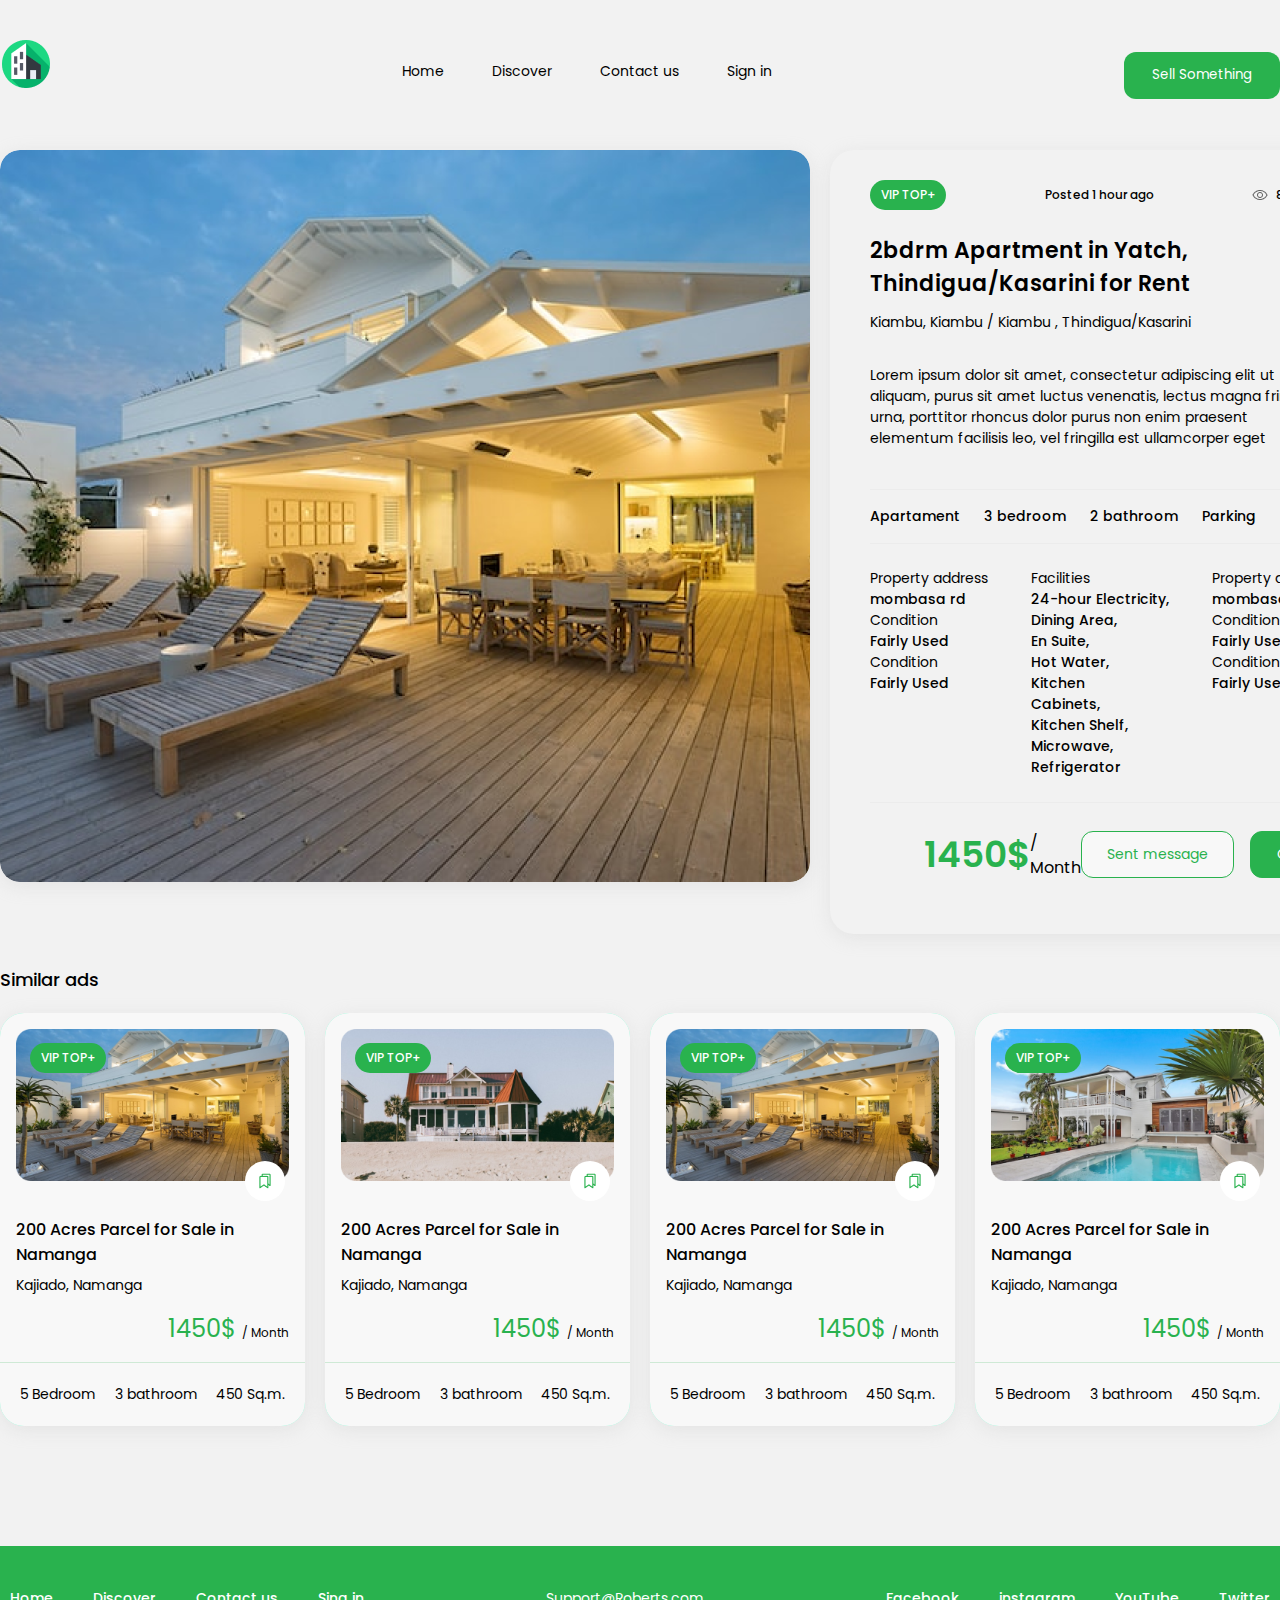
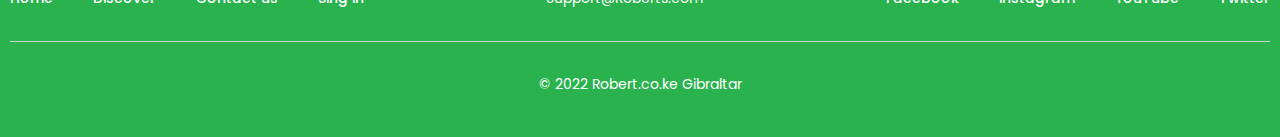
==== commit 7f98762a: "add shadows and borders." ====
--- a/Home_internal.html
+++ b/Home_internal.html
@@ -4,6 +4,38 @@
     <meta charset="UTF-8" />
     <meta name="viewport" content="width=device-width, initial-scale=1.0" />
     <title>Home internal</title>
+
+    <!-- გამოყენებულია ვიზუალური აღქმის გამარტივებისათვის -->
+
+    <!-- facebook -->
+    <meta
+      property="og:url"
+      content="https://paataset.github.io/Intermediate_Exam/"
+    />
+    <meta property="og:type" content="website" />
+    <meta property="og:title" content="Intermediate_Exam" />
+    <meta property="og:description" content="Page About Company" />
+    <meta
+      property="og:image"
+      content="https://paataset.github.io/Intermediate_Exam/src/images/apartment%20(1)%201.png"
+    />
+    <!-- END -->
+
+    <!-- twitter -->
+    <meta name="twitter:card" content="summary_large_image" />
+    <meta name="twitter:title" content="Intermediate_Exam" />
+    <meta name="twitter:description" content="Page About Real Estate" />
+    <meta
+      name="twitter:image"
+      content="https://paataset.github.io/Intermediate_Exam/src/images/apartment%20(1)%201.png"
+    />
+    <!-- END -->
+
+    <!-- GOOGLE -->
+    <meta name="robots" content="max-image-preview:standard" />
+    <meta name="googlebot" content="notranslate" />
+    <meta name="google" content="nopagereadaloud" />
+    <!-- END -->
 
     <!-- პირველი CSS ფაილის ლინკი -->
     <!-- <link rel="stylesheet" type="text/css" href="src/css/styles.css" /> -->
@@ -20,6 +52,7 @@
       rel="stylesheet"
     />
   </head>
+
   <body>
     <header>
       <a href="index.html"
@@ -33,6 +66,11 @@
           <li><a href="#">Sign in</a></li>
         </ul>
       </nav>
+
+      <button class="search-button-2">
+        <img src="src/images/Frame.png" alt="frame" />
+      </button>
+
       <button class="Header-button">Sell Something</button>
     </header>
     <section class="internal-section-1">
@@ -131,7 +169,7 @@
       </div>
     </section>
     <section class="card-section-internal">
-      <h1 class="cards-title-internal">Trending ads</h1>
+      <h1 class="cards-title-internal">Similar ads</h1>
       <a href="#" class="a-hover-internal">
         <div class="card-internal for-mobile">
           <div class="card-top-internal">
--- a/src/css/styles.css
+++ b/src/css/styles.css
@@ -29,6 +29,7 @@
   max-width: 1640px;
   width: 100%;
   margin: 0 auto;
+  /* padding-right: 20px; */
 }
 
 .Logo {
@@ -64,6 +65,7 @@
 
 .section-1 {
   display: flex;
+  /* flex-wrap: wrap; */
   max-width: 1640px;
   width: 100%;
   margin: 0 auto;
@@ -116,6 +118,9 @@
 
 select {
   padding: 13px 0 14px 18px;
+  background: #f8f8f8;
+  border: 1px solid rgba(13, 156, 164, 0.21);
+  border-radius: 10px;
 }
 
 .Property {
@@ -154,6 +159,7 @@
   max-width: 1225px;
   width: 100%;
   margin: 0 auto;
+  height: 751px; /* ზომის არაფიქსირებული მითითება იწვევს ძირის მოჭრას */
   background-image: url(../images/Rectangle-400.png);
   display: flex;
   flex-direction: column;
@@ -177,6 +183,7 @@
 .find-3 {
   display: flex;
   float: left;
+  border-radius: 10px;
   font-family: "poppins";
   font-weight: 400;
   font-size: 14px;
@@ -200,10 +207,11 @@
 .find-3-search {
   flex-direction: row-reverse;
   align-items: center;
+  box-shadow: 0px 4px 10px rgba(124, 124, 124, 0.27);
 }
 
 .search-button {
-  background-color: #f8f8f8cc;
+  background-color: rgba(248, 248, 248, 0.8);
   border: none;
   height: 48px;
   padding: 15px;
@@ -211,15 +219,17 @@
   border-top-right-radius: 10px;
   border-bottom-right-radius: 10px;
   border-bottom-left-radius: 0;
+  box-shadow: 0px 4px 10px rgba(124, 124, 124, 0.27);
 }
 
 .search-button-2 {
   display: none;
-  border-radius: 22px;
+  border-radius: 24px;
   background-color: #f8f8f8cc;
   border: none;
   height: 48px;
   padding: 15px;
+  box-shadow: 0px 4px 25px rgba(194, 194, 194, 0.31);
 }
 
 .card-section {
@@ -323,6 +333,7 @@
   font-family: "poppins";
   font-weight: 400;
   font-size: 12px;
+  margin-bottom: 16px;
 }
 
 .price {
@@ -352,6 +363,7 @@
   max-width: 1920px;
   width: 100%;
   margin: 0 auto;
+
   border-radius: 25px;
   margin: 120px auto 0 auto;
   /* padding: 10px; */
@@ -501,6 +513,10 @@
     display: none;
   }
 
+  .search-button {
+    display: none;
+  }
+
   .search-button-2 {
     display: flex;
     border-radius: 22px;
@@ -539,7 +555,7 @@
     width: 100%;
     margin: 0 auto;
     border-radius: 24px;
-    margin: 50px auto 0 auto;
+    margin: 50px auto 172px auto;
     padding: 10px;
   }
 
@@ -557,6 +573,13 @@
     padding: 40px 0;
   }
   .mobile-panel {
-    display: flex;
-  }
-}
+    max-width: 375px;
+    width: 100%;
+    margin: 0 auto;
+    display: flex;
+    position: fixed;
+    bottom: 0;
+    left: 0;
+    right: 0;
+  }
+}
--- a/src/css/styles-2.css
+++ b/src/css/styles-2.css
@@ -50,6 +50,15 @@
 
 header li:hover {
   border-bottom: 2px solid #29b24e;
+}
+
+.search-button-2 {
+  display: none;
+  border-radius: 22px;
+  background-color: #f8f8f8cc;
+  border: none;
+  height: 48px;
+  padding: 15px;
 }
 
 .Header-button {
@@ -157,7 +166,8 @@
 }
 
 .lite-describe {
-  /* border: 1px solid black; */
+  border-top: 1px solid #ececec;
+  border-bottom: 1px solid #ececec;
   padding: 16px 0;
   display: flex;
   gap: 24px;
@@ -190,7 +200,7 @@
   font-family: "poppins";
   font-weight: 400;
   font-size: 14px;
-  margin: 14px 0 4px 0;
+  /* margin: 14px 0 4px 0; */
 }
 
 .describe-1 p {
@@ -200,7 +210,7 @@
 }
 
 .price-section {
-  /* border: 1px solid black; */
+  border-top: 1px solid #ececec;
 
   /* margin: 27px 0 28px 0; */
   display: flex;
@@ -219,6 +229,7 @@
 
 .price-internal {
   /* border: 1px solid black; */
+  padding: 24px 0 24px 54px;
   color: #29b24e;
   font-family: "poppins";
   font-weight: 600;
@@ -312,6 +323,9 @@
   font-family: "poppins";
   font-weight: 500;
   font-size: 12px;
+  position: absolute;
+  top: 30px;
+  left: 30px;
 }
 
 .cardmark-internal {
@@ -325,7 +339,7 @@
   position: absolute;
   /* top: 150px; */
   right: 20px;
-  bottom: 30px;
+  bottom: 0;
   /* left: 30px; */
   /* transform: translate(319px, -20px); */
 }
@@ -356,6 +370,7 @@
   font-family: "poppins";
   font-weight: 400;
   font-size: 12px;
+  margin-bottom: 16px;
 }
 
 .price-card-internal {
@@ -488,6 +503,23 @@
 
 @media (max-width: 1024px) {
   Header {
+    max-width: 375px;
+    width: 100%;
+    margin: 0 auto;
+  }
+
+  .Logo {
+    margin: 38px 0 28px 20px;
+  }
+
+  .search-button-2 {
+    display: flex;
+    border-radius: 22px;
+    margin-right: 22px;
+  }
+
+  header nav,
+  .Header-button {
     display: none;
   }
 
@@ -496,7 +528,8 @@
     width: 100%;
     margin: 0 auto;
     display: flex;
-    flex-direction: column;
+    /* flex-direction: column; */
+    flex-wrap: wrap;
   }
 
   .big-photo {
@@ -668,7 +701,7 @@
     width: 100%;
     margin: 0 auto;
     border-radius: 24px;
-    margin: 50px auto 0 auto;
+    margin: 50px auto 172px auto;
     padding: 10px;
   }
 
@@ -685,7 +718,15 @@
   .copyright {
     padding: 40px 0;
   }
+
   .mobile-panel {
-    display: flex;
-  }
-}
+    max-width: 375px;
+    width: 100%;
+    margin: 0 auto;
+    display: flex;
+    position: fixed;
+    bottom: 0;
+    left: 0;
+    right: 0;
+  }
+}
